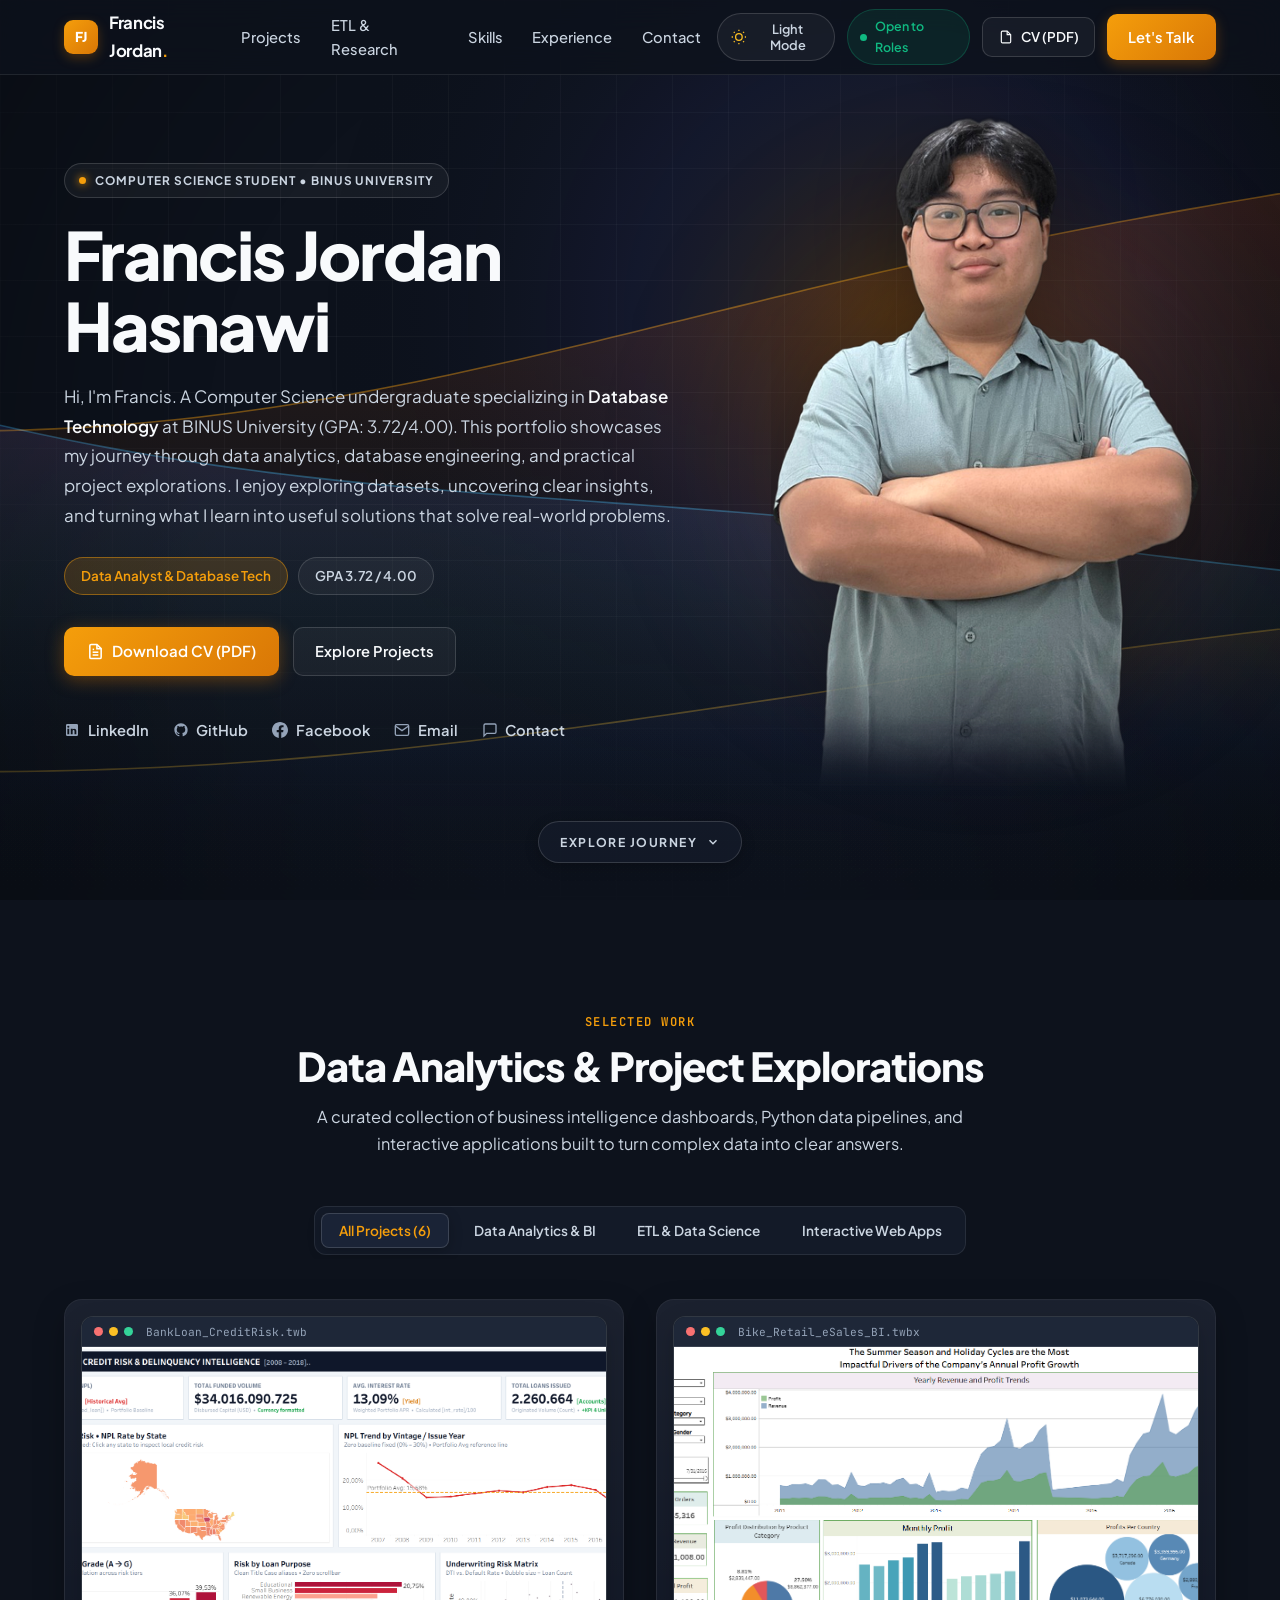
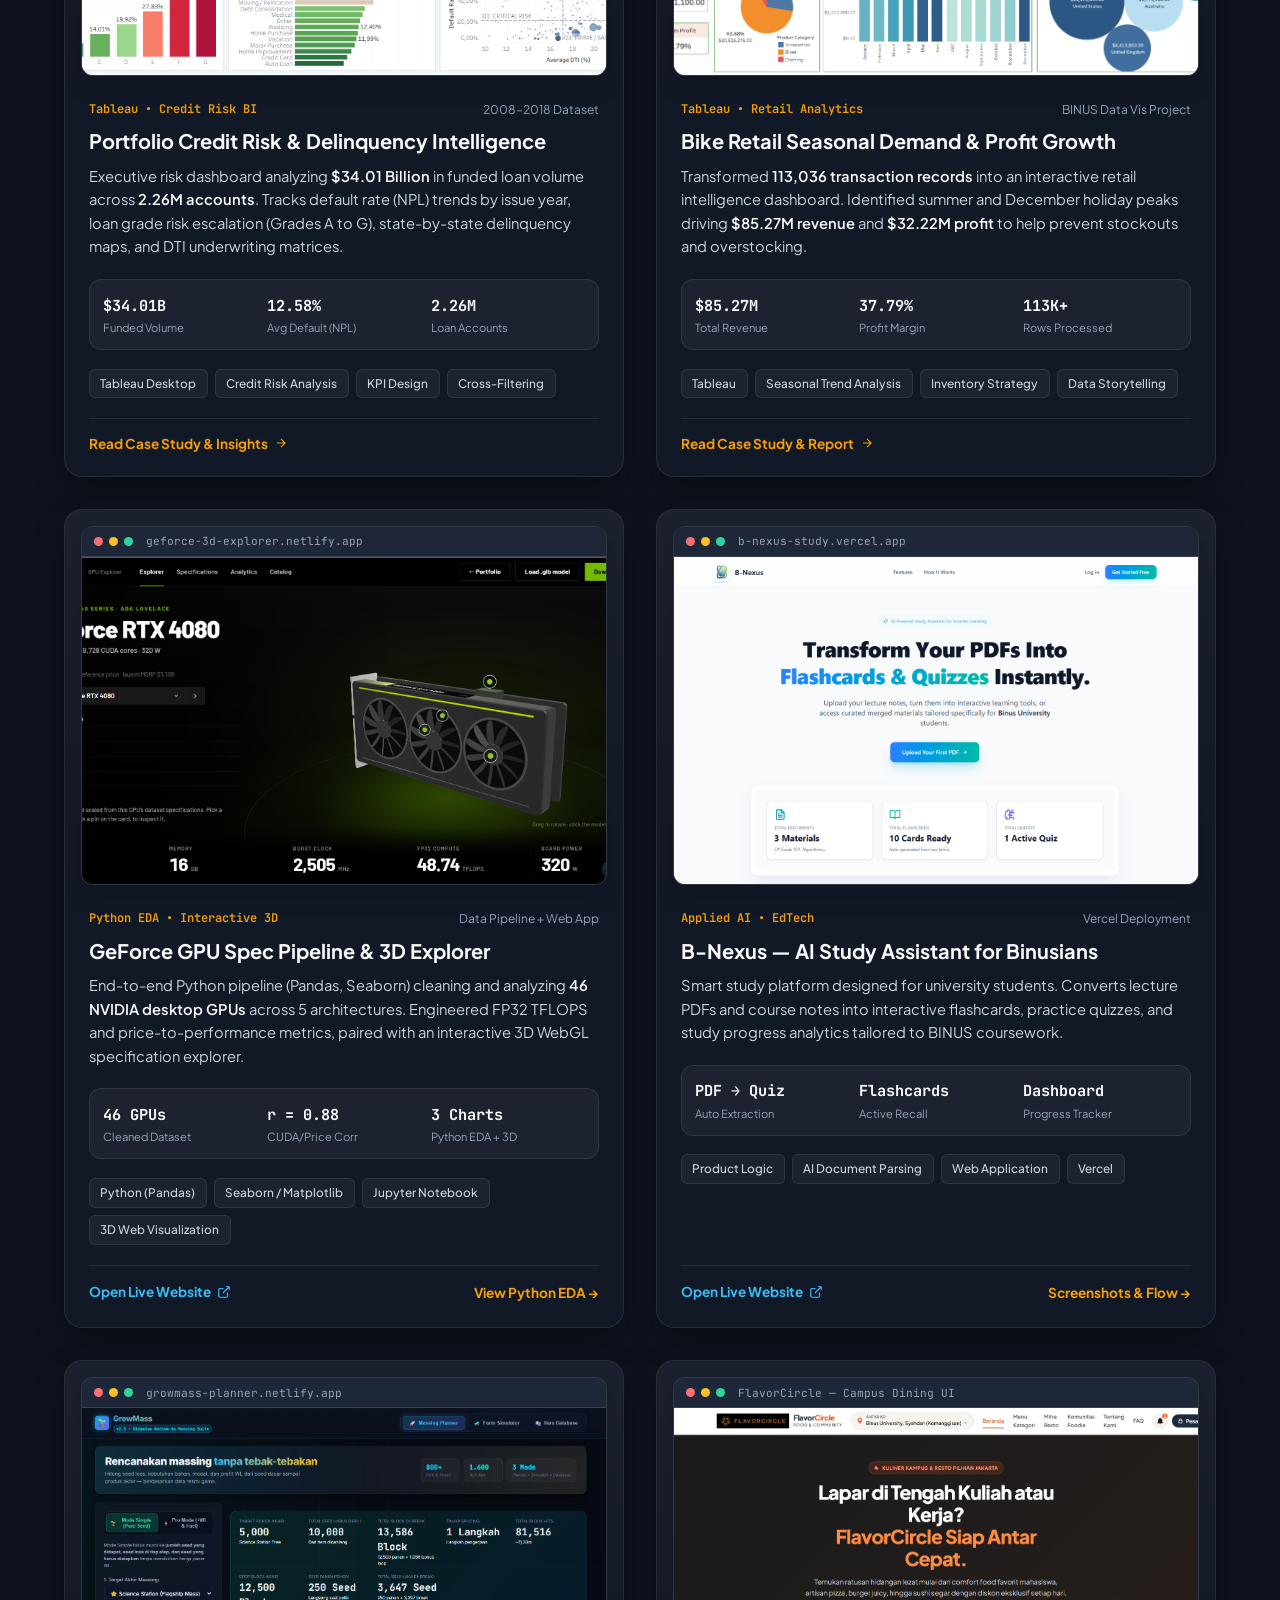
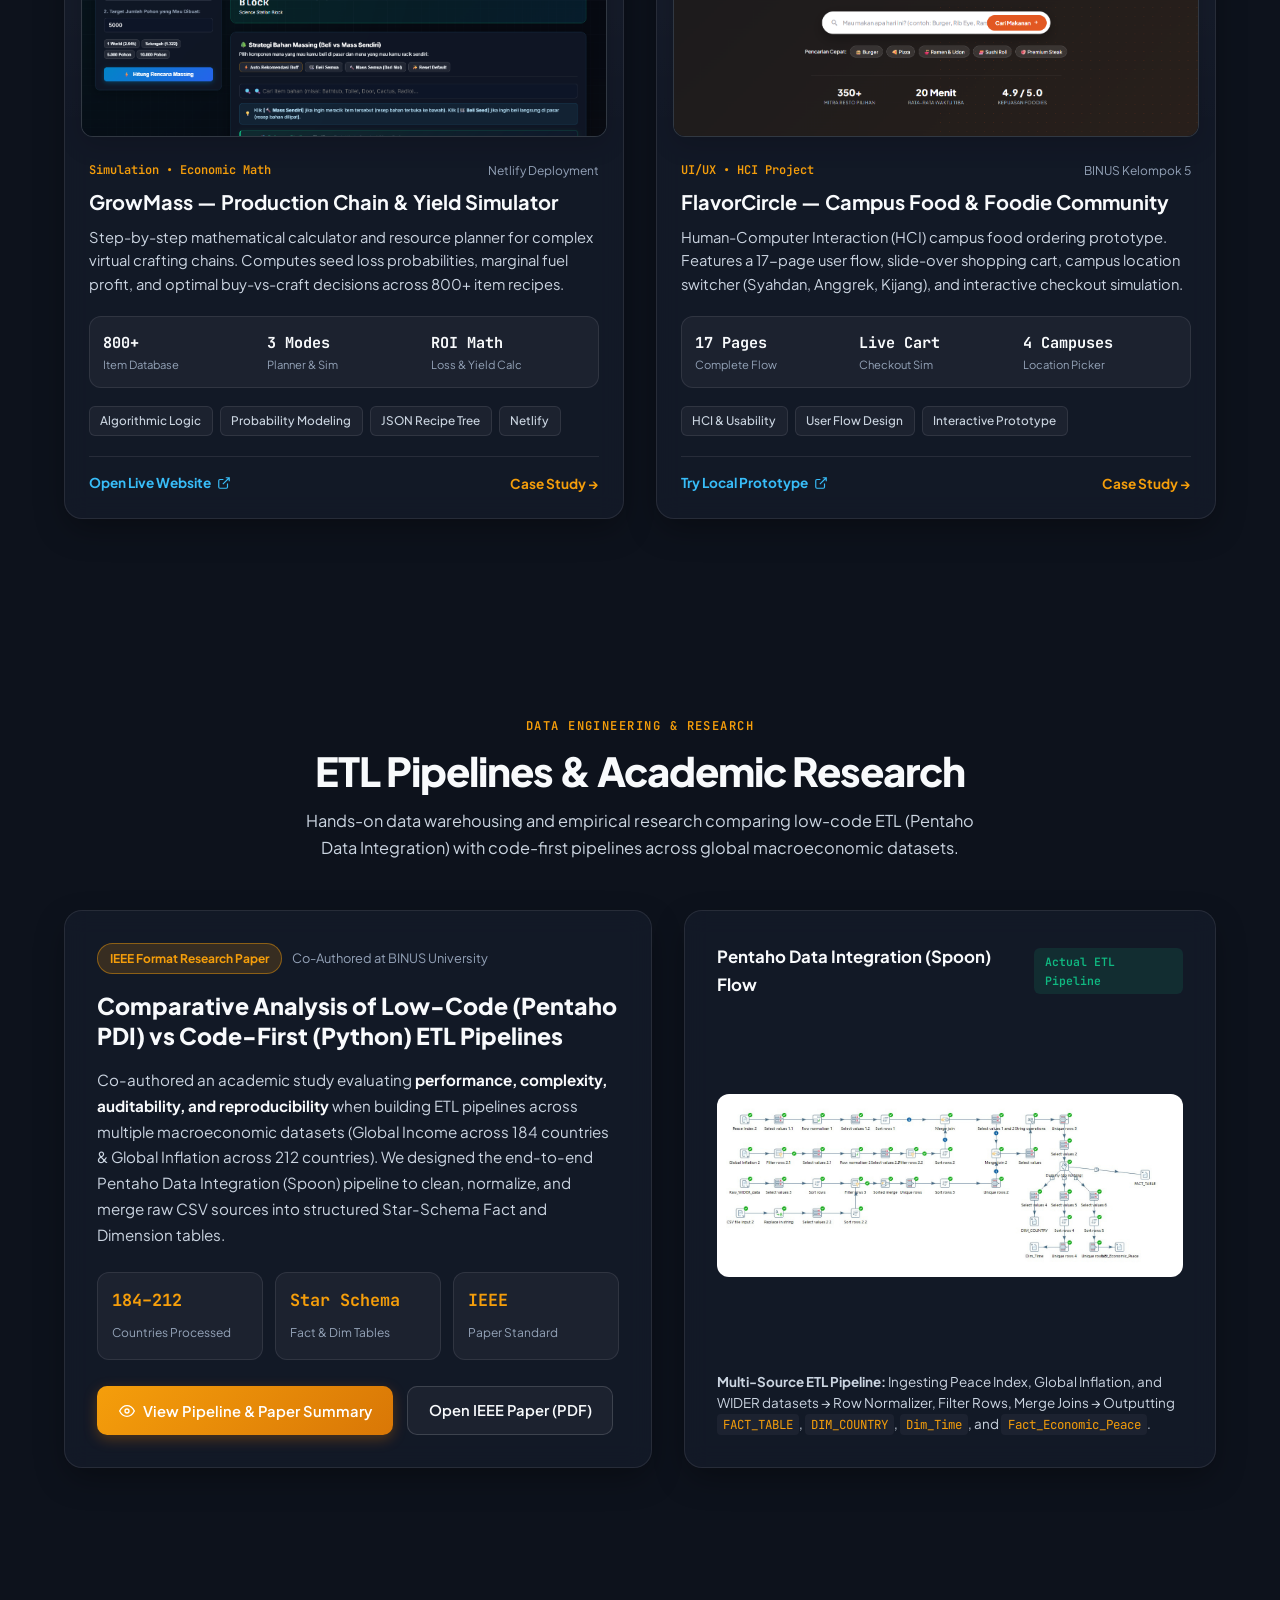
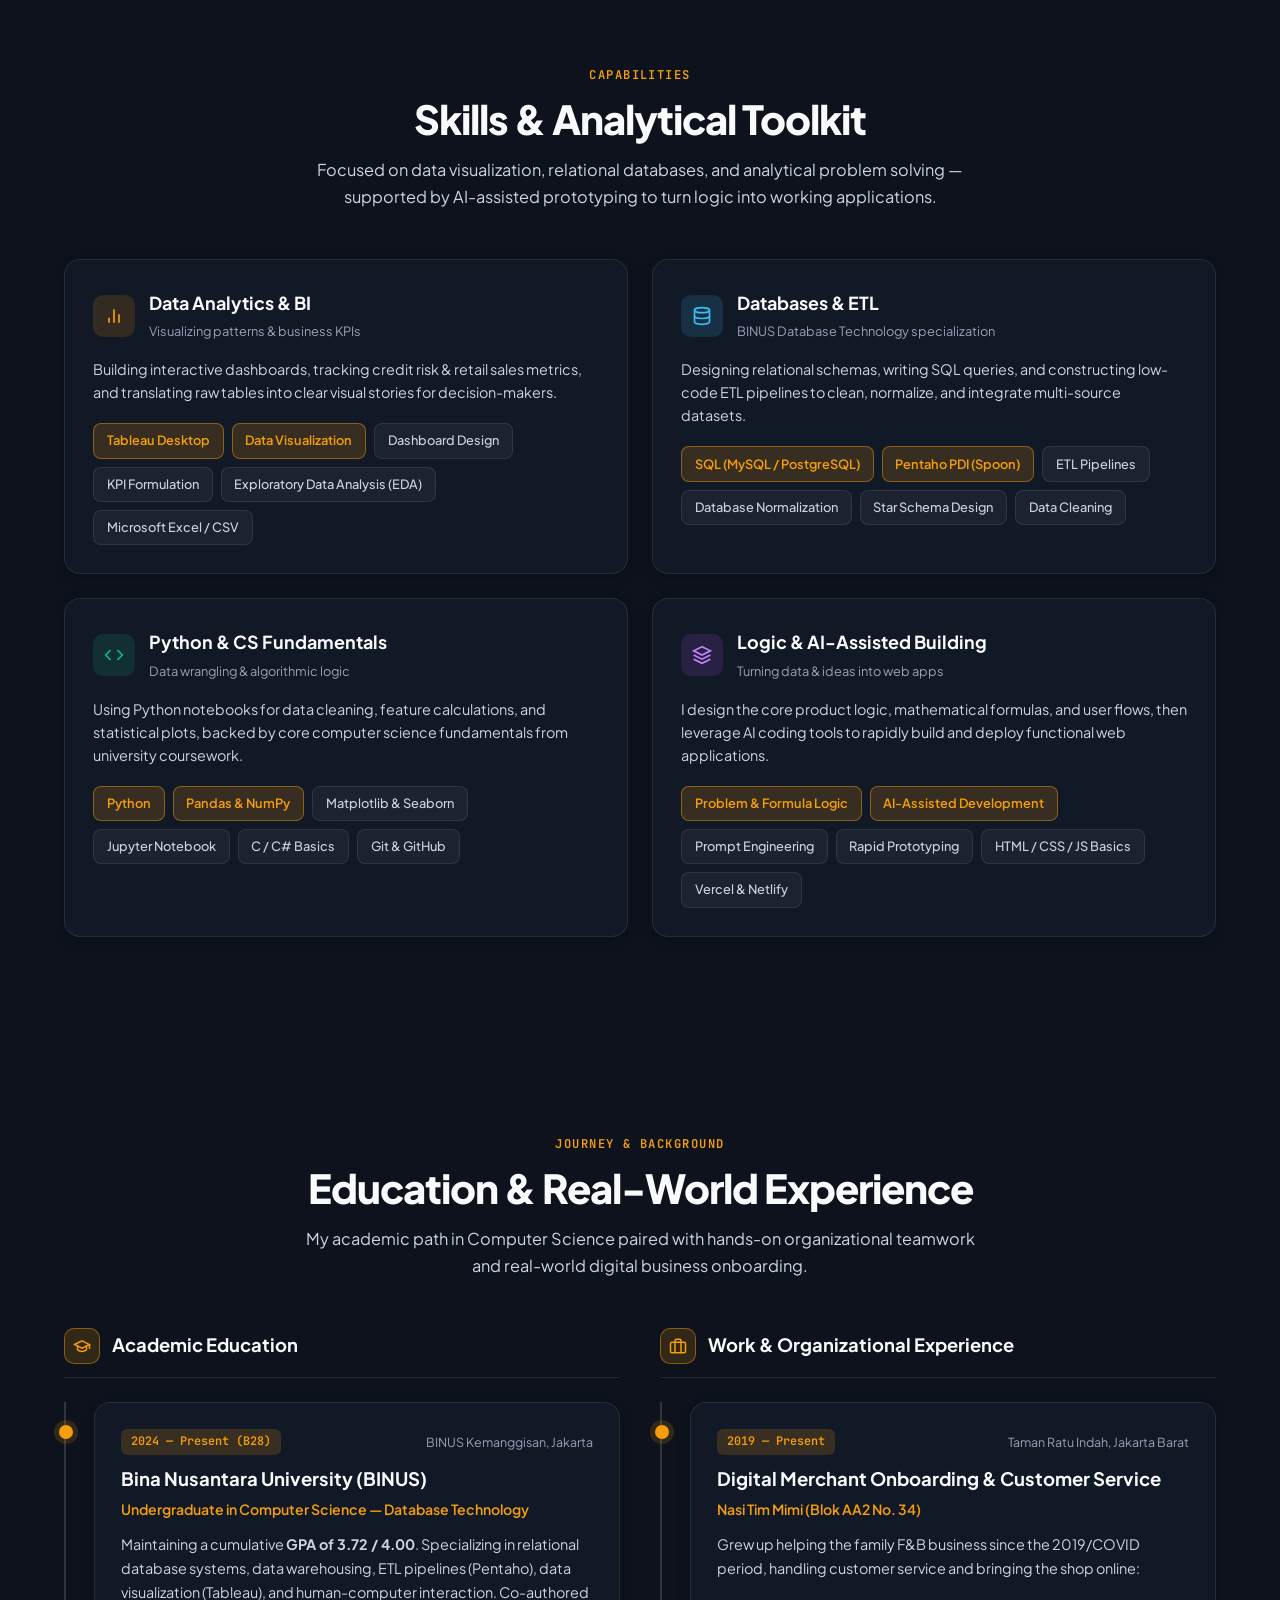
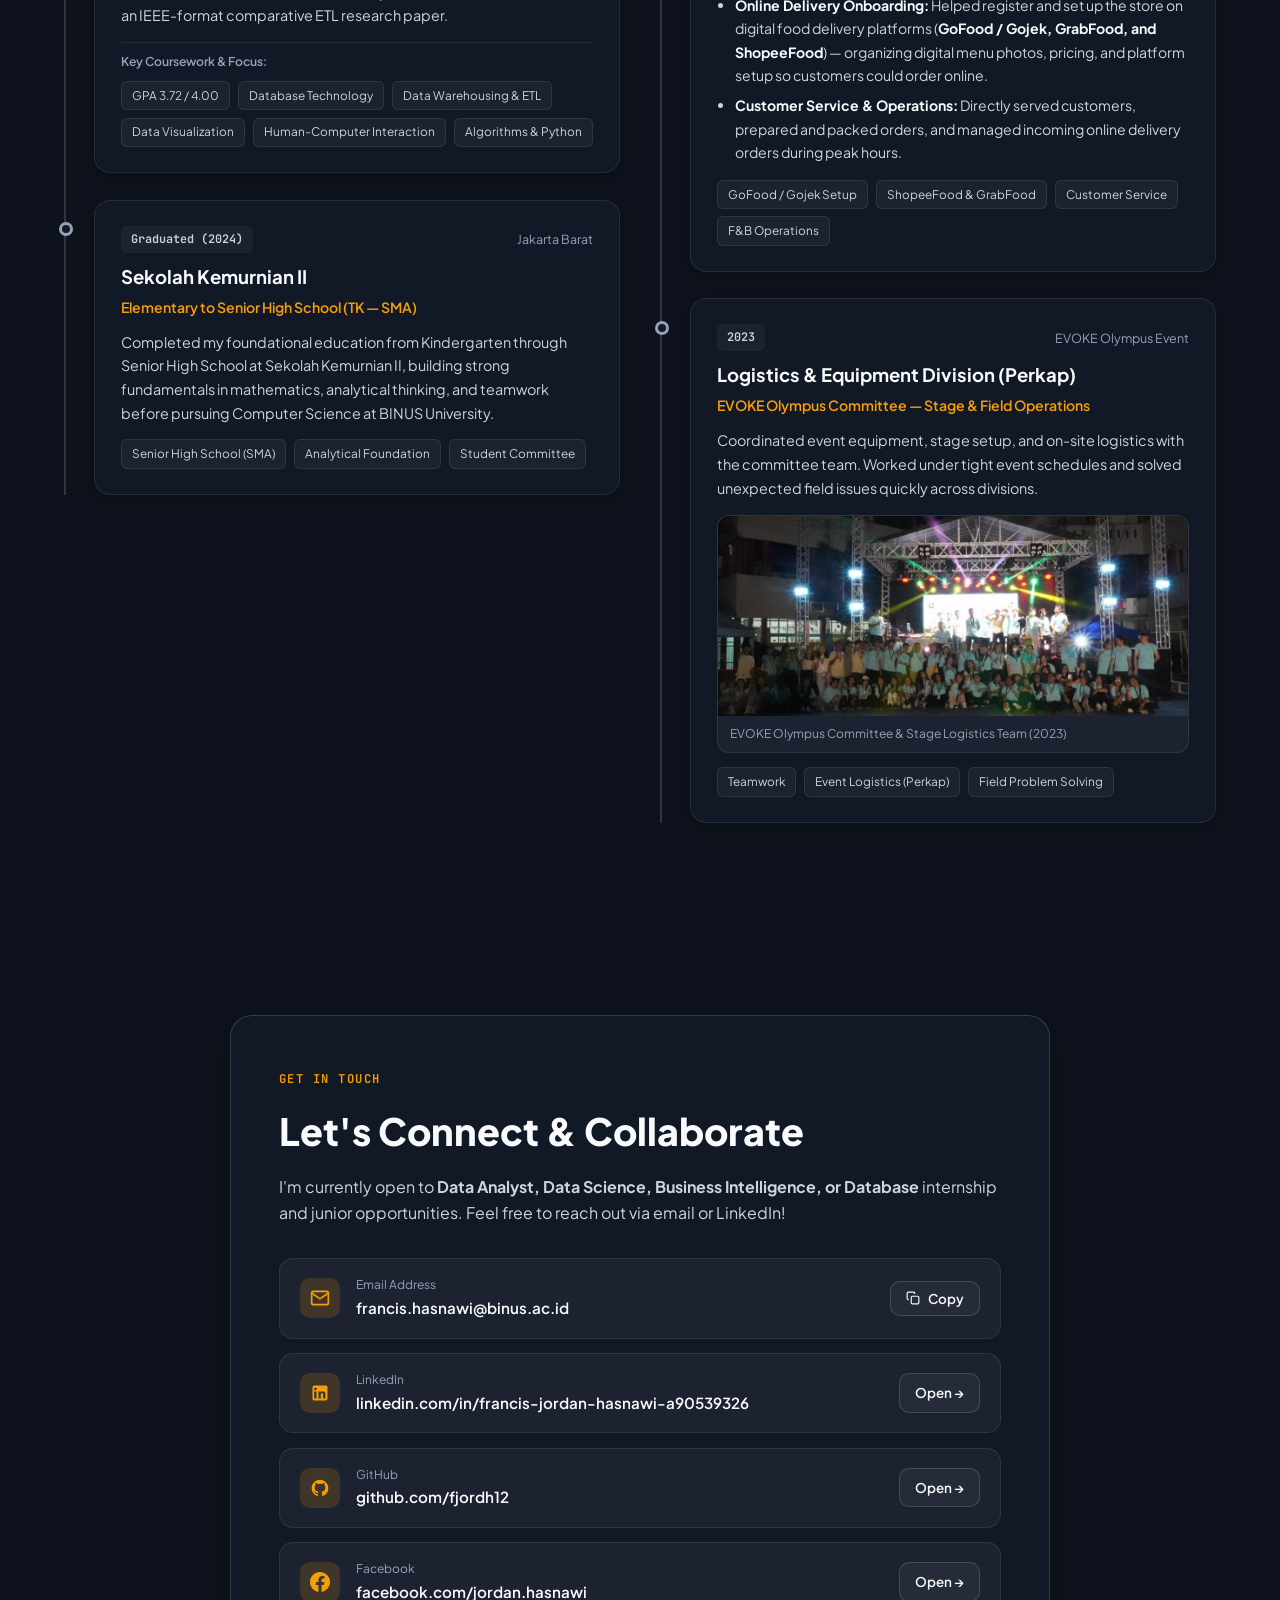
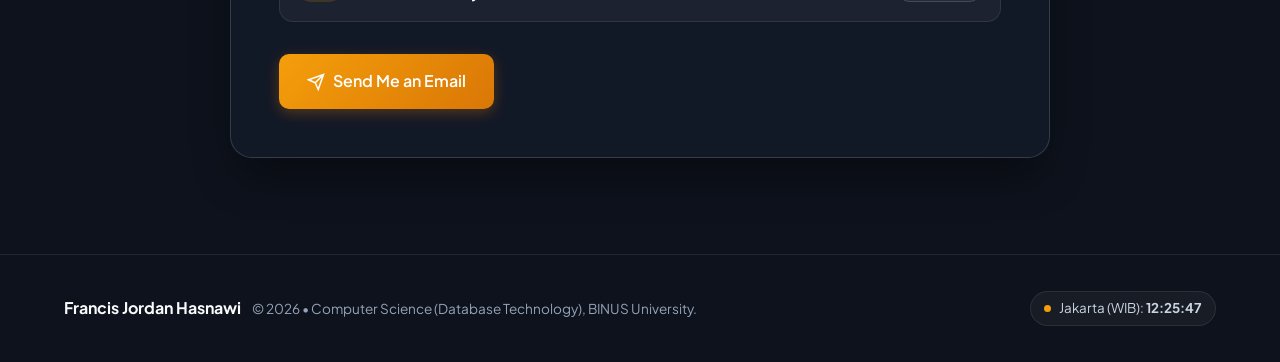
==== index.html @ 3d4f0c98 "Add files via upload" ====
<!DOCTYPE html>
<html lang="en" data-theme="dusk">
<head>
  <meta charset="UTF-8">
  <meta name="viewport" content="width=device-width, initial-scale=1.0">
  <title>Francis Jordan Hasnawi — Data Analyst &amp; Database Technologist</title>
  
  <meta name="description" content="Portfolio of Francis Jordan Hasnawi. Computer Science (Database Technology) undergraduate at BINUS University specializing in Data Analytics, Business Intelligence, ETL Pipelines, and Practical Digital Products.">
  <meta name="keywords" content="Francis Jordan Hasnawi, Data Analyst, Data Scientist, Database Technology, Tableau, Python, SQL, Pentaho, Binus University">
  <meta name="author" content="Francis Jordan Hasnawi">
  
  <!-- Favicon -->
  <link rel="icon" href="data:image/svg+xml,<svg xmlns=%22http://www.w3.org/2000/svg%22 viewBox=%220 0 100 100%22><rect width=%22100%22 height=%22100%22 rx=%2222%22 fill=%22%23d97706%22/><text x=%2250%22 y=%2268%22 font-family=%22sans-serif%22 font-weight=%22800%22 font-size=%2248%22 fill=%22%23ffffff%22 text-anchor=%22middle%22>FJ</text></svg>">

  <!-- Google Fonts: Plus Jakarta Sans & JetBrains Mono -->
  <link rel="preconnect" href="https://fonts.googleapis.com">
  <link rel="preconnect" href="https://fonts.gstatic.com" crossorigin>
  <link href="https://fonts.googleapis.com/css2?family=JetBrains+Mono:wght@400;500;600&family=Plus+Jakarta+Sans:wght@400;500;600;700;800&display=swap" rel="stylesheet">

  <!-- Stylesheet -->
  <link rel="stylesheet" href="assets/css/style.css">
</head>
<body>

  <!-- Interactive Animated Silk Waves & Constellation Backdrop -->
  <div class="ambient-canvas" aria-hidden="true">
    <canvas id="bgCanvas"></canvas>
    <div class="bg-grid-overlay"></div>
    <div class="bg-vignette"></div>
  </div>

  <!-- Navigation -->
  <header class="site-header" id="header">
    <div class="nav-container">
      <a href="#hero" class="brand-monogram" aria-label="Francis Jordan Home">
        <span class="brand-badge">FJ</span>
        <span class="brand-name">Francis Jordan<span class="accent-dot">.</span></span>
      </a>

      <nav class="desktop-nav" aria-label="Main Navigation">
        <a href="#projects" class="nav-link">Projects</a>
        <a href="#research" class="nav-link">ETL &amp; Research</a>
        <a href="#skills" class="nav-link">Skills</a>
        <a href="#experience" class="nav-link">Experience</a>
        <a href="#contact" class="nav-link">Contact</a>
      </nav>

      <div class="nav-actions">
        <!-- Theme Toggle Button (Warm Dusk <-> Editorial Light) -->
        <button class="theme-toggle-btn" id="themeToggleBtn" aria-label="Switch color theme" title="Switch between Warm Dusk and Light Mode">
          <svg class="icon-sun" width="16" height="16" viewBox="0 0 24 24" fill="none" stroke="currentColor" stroke-width="2"><circle cx="12" cy="12" r="5"/><line x1="12" y1="1" x2="12" y2="3"/><line x1="12" y1="21" x2="12" y2="23"/><line x1="4.22" y1="4.22" x2="5.64" y2="5.64"/><line x1="18.36" y1="18.36" x2="19.78" y2="19.78"/><line x1="1" y1="12" x2="3" y2="12"/><line x1="21" y1="12" x2="23" y2="12"/><line x1="4.22" y1="19.78" x2="5.64" y2="18.36"/><line x1="18.36" y1="5.64" x2="19.78" y2="4.22"/></svg>
          <svg class="icon-moon" width="16" height="16" viewBox="0 0 24 24" fill="none" stroke="currentColor" stroke-width="2"><path d="M21 12.79A9 9 0 1 1 11.21 3 7 7 0 0 0 21 12.79z"/></svg>
          <span class="theme-label" id="themeLabel">Light Mode</span>
        </button>

        <div class="status-indicator" title="Available for Data Analyst / Data Science Internships &amp; Junior Roles">
          <span class="status-dot pulse"></span>
          <span class="status-text">Open to Roles</span>
        </div>

        <a href="assets/Francis_Jordan_Hasnawi_CV.pdf" target="_blank" rel="noopener noreferrer" class="btn btn-sm btn-outline" title="Open or download ATS-friendly CV">
          <svg width="14" height="14" viewBox="0 0 24 24" fill="none" stroke="currentColor" stroke-width="2"><path d="M14 2H6a2 2 0 0 0-2 2v16a2 2 0 0 0 2 2h12a2 2 0 0 0 2-2V8z"/><polyline points="14 2 14 8 20 8"/></svg>
          <span>CV (PDF)</span>
        </a>
        <a href="#contact" class="btn btn-sm btn-primary">Let's Talk</a>
      </div>

      <!-- Mobile Menu Toggle -->
      <button class="mobile-toggle" id="mobileToggle" aria-label="Toggle navigation menu">
        <span></span>
        <span></span>
        <span></span>
      </button>
    </div>

    <!-- Mobile Drawer -->
    <div class="mobile-drawer" id="mobileDrawer">
      <nav class="mobile-nav">
        <a href="#projects" class="mobile-link">Projects</a>
        <a href="#research" class="mobile-link">ETL &amp; Research</a>
        <a href="#skills" class="mobile-link">Skills</a>
        <a href="#experience" class="mobile-link">Experience</a>
        <a href="#contact" class="mobile-link">Contact</a>
        <a href="assets/Francis_Jordan_Hasnawi_CV.pdf" target="_blank" rel="noopener noreferrer" class="mobile-link" style="color: var(--accent-primary); font-weight: 700;">Download CV (PDF) &rarr;</a>
        <button class="btn btn-secondary w-full" id="mobileThemeBtn" style="margin-top: 0.5rem;">Switch Theme (Light / Dusk)</button>
      </nav>
    </div>
  </header>

  <main>
    <!-- ======================================================================
         HERO SECTION (CLEAN, SPACIOUS, PERSONAL & CONFIDENT)
         ====================================================================== -->
    <section class="hero-section" id="hero">
      <div class="container hero-grid">
        
        <!-- Left: Personal Intro -->
        <div class="hero-content">
          <div class="hero-pill-badge">
            <span class="pill-dot"></span>
            <span>COMPUTER SCIENCE STUDENT &bull; BINUS UNIVERSITY</span>
          </div>

          <h1 class="hero-name">
            Francis Jordan<br>Hasnawi
          </h1>

          <p class="hero-bio">
            Hi, I'm Francis. A Computer Science undergraduate specializing in <strong>Database Technology</strong> at BINUS University (GPA: 3.72/4.00). This portfolio showcases my journey through data analytics, database engineering, and practical project explorations. I enjoy exploring datasets, uncovering clear insights, and turning what I learn into useful solutions that solve real-world problems.
          </p>

          <!-- Role Badges -->
          <div class="hero-roles-row">
            <span class="hero-role-badge primary-role">Data Analyst &amp; Database Tech</span>
            <span class="hero-role-badge secondary-role">GPA 3.72 / 4.00</span>
          </div>

          <!-- Hero Action Button Group (Download CV & View Work) -->
          <div class="hero-cta-group">
            <a href="assets/Francis_Jordan_Hasnawi_CV.pdf" target="_blank" rel="noopener noreferrer" class="btn btn-primary hero-btn-cv">
              <svg width="17" height="17" viewBox="0 0 24 24" fill="none" stroke="currentColor" stroke-width="2.2"><path d="M14 2H6a2 2 0 0 0-2 2v16a2 2 0 0 0 2 2h12a2 2 0 0 0 2-2V8z"/><polyline points="14 2 14 8 20 8"/><line x1="16" y1="13" x2="8" y2="13"/><line x1="16" y1="17" x2="8" y2="17"/><polyline points="10 9 9 9 8 9"/></svg>
              <span>Download CV (PDF)</span>
            </a>
            <a href="#projects" class="btn btn-secondary">
              <span>Explore Projects</span>
            </a>
          </div>

          <!-- Clean Social & Contact Links Row -->
          <div class="hero-social-links">
            <a href="https://www.linkedin.com/in/francis-jordan-hasnawi-a90539326/" target="_blank" rel="noopener noreferrer" class="hero-link-item">
              <svg width="16" height="16" viewBox="0 0 24 24" fill="currentColor"><path d="M19 3a2 2 0 0 1 2 2v14a2 2 0 0 1-2 2H5a2 2 0 0 1-2-2V5a2 2 0 0 1 2-2h14m-.5 15.5v-5.3a3.26 3.26 0 0 0-3.26-3.26c-.85 0-1.84.52-2.28 1.3v-1.11h-2.79v8.37h2.79v-4.93c0-.77.62-1.4 1.39-1.4a1.4 1.4 0 0 1 1.4 1.4v4.93h2.75M6.46 8.76a1.6 1.6 0 1 0 0-3.2 1.6 1.6 0 0 0 0 3.2m1.39 9.74v-8.37H5.07v8.37h2.78z"/></svg>
              <span>LinkedIn</span>
            </a>
            <a href="https://github.com/fjordh12" target="_blank" rel="noopener noreferrer" class="hero-link-item">
              <svg width="16" height="16" viewBox="0 0 24 24" fill="currentColor"><path d="M12 2C6.477 2 2 6.484 2 12.017c0 4.425 2.865 8.18 6.839 9.504.5.092.682-.217.682-.483 0-.237-.008-.868-.013-1.703-2.782.605-3.369-1.343-3.369-1.343-.454-1.158-1.11-1.466-1.11-1.466-.908-.62.069-.608.069-.608 1.003.07 1.53 1.032 1.53 1.032.892 1.53 2.341 1.088 2.91.832.092-.647.35-1.088.636-1.338-2.22-.253-4.555-1.113-4.555-4.951 0-1.093.39-1.988 1.029-2.688-.103-.253-.446-1.272.098-2.65 0 0 .84-.27 2.75 1.026A9.564 9.564 0 0112 6.844c.85.004 1.705.115 2.504.337 1.909-1.296 2.747-1.027 2.747-1.027.546 1.379.202 2.398.1 2.651.64.7 1.028 1.595 1.028 2.688 0 3.848-2.339 4.695-4.566 4.943.359.309.678.92.678 1.855 0 1.338-.012 2.419-.012 2.747 0 .268.18.58.688.482A10.019 10.019 0 0022 12.017C22 6.484 17.522 2 12 2z"/></svg>
              <span>GitHub</span>
            </a>
            <a href="https://www.facebook.com/jordan.hasnawi" target="_blank" rel="noopener noreferrer" class="hero-link-item">
              <svg width="16" height="16" viewBox="0 0 24 24" fill="currentColor"><path d="M24 12.073c0-6.627-5.373-12-12-12s-12 5.373-12 12c0 5.99 4.388 10.954 10.125 11.854v-8.385H7.078v-3.47h3.047V9.43c0-3.007 1.792-4.669 4.533-4.669 1.312 0 2.686.235 2.686.235v2.953H15.83c-1.491 0-1.956.925-1.956 1.874v2.25h3.328l-.532 3.47h-2.796v8.385C19.612 23.027 24 18.062 24 12.073z"/></svg>
              <span>Facebook</span>
            </a>
            <a href="mailto:francis.hasnawi@binus.ac.id" class="hero-link-item">
              <svg width="16" height="16" viewBox="0 0 24 24" fill="none" stroke="currentColor" stroke-width="2"><path d="M4 4h16c1.1 0 2 .9 2 2v12c0 1.1-.9 2-2 2H4c-1.1 0-2-.9-2-2V6c0-1.1.9-2 2-2z"/><polyline points="22,6 12,13 2,6"/></svg>
              <span>Email</span>
            </a>
            <a href="#contact" class="hero-link-item">
              <svg width="16" height="16" viewBox="0 0 24 24" fill="none" stroke="currentColor" stroke-width="2"><path d="M21 15a2 2 0 0 1-2 2H7l-4 4V5a2 2 0 0 1 2-2h14a2 2 0 0 1 2 2z"/></svg>
              <span>Contact</span>
            </a>
          </div>
        </div>

        <!-- Right: Transparent Cutout Half-Body Portrait -->
        <div class="hero-visual">
          <div class="hero-photo-stage">
            <div class="hero-portrait-halo"></div>
            <img 
              src="assets/images/hero-francis.png" 
              alt="Francis Jordan Hasnawi"
              class="hero-cutout-img"
            />
          </div>
        </div>

      </div>

      <!-- Centered Bottom Scroll Pill -->
      <div class="hero-scroll-Prompt">
        <a href="#projects" class="explore-journey-pill">
          <span>EXPLORE JOURNEY</span>
          <svg width="14" height="14" viewBox="0 0 24 24" fill="none" stroke="currentColor" stroke-width="2.5"><path d="M6 9l6 6 6-6"/></svg>
        </a>
      </div>
    </section>

    <!-- ======================================================================
         SECTION: SELECTED PROJECTS & CASE STUDIES
         ====================================================================== -->
    <section class="section-padding projects-section" id="projects">
      <div class="container">
        
        <div class="section-header">
          <div class="section-kicker">SELECTED WORK</div>
          <h2 class="section-title">Data Analytics &amp; Project Explorations</h2>
          <p class="section-desc">
            A curated collection of business intelligence dashboards, Python data pipelines, and interactive applications built to turn complex data into clear answers.
          </p>
        </div>

        <!-- Filter Pill Tabs -->
        <div class="filter-tabs-container">
          <div class="filter-tabs" role="tablist">
            <button class="filter-btn active" data-filter="all" role="tab" aria-selected="true">All Projects (6)</button>
            <button class="filter-btn" data-filter="analytics" role="tab">Data Analytics &amp; BI</button>
            <button class="filter-btn" data-filter="engineering" role="tab">ETL &amp; Data Science</button>
            <button class="filter-btn" data-filter="webapps" role="tab">Interactive Web Apps</button>
          </div>
        </div>

        <!-- Projects Grid -->
        <div class="projects-grid" id="projectsGrid">

          <!-- PROJECT 1: BANK LOAN PORTFOLIO CREDIT RISK (Tableau) -->
          <article class="project-card" data-category="analytics">
            <div class="card-visual">
              <div class="window-frame">
                <div class="window-bar">
                  <span class="win-dot red"></span>
                  <span class="win-dot yellow"></span>
                  <span class="win-dot green"></span>
                  <span class="win-title">BankLoan_CreditRisk.twb</span>
                </div>
                <div class="window-screen">
                  <img src="assets/images/project-bank-loan.png" alt="Portfolio Credit Risk and Delinquency Intelligence Dashboard" class="card-img" loading="lazy">
                </div>
              </div>
              <div class="card-overlay-actions">
                <button class="btn btn-sm btn-light open-modal-btn" data-project-id="bank-loan">
                  <svg width="14" height="14" viewBox="0 0 24 24" fill="none" stroke="currentColor" stroke-width="2"><path d="M1 12s4-8 11-8 11 8 11 8-4 8-11 8-11-8-11-8z"/><circle cx="12" cy="12" r="3"/></svg>
                  <span>View Case Study</span>
                </button>
              </div>
            </div>
            <div class="card-body">
              <div class="card-meta">
                <span class="card-category">Tableau &bull; Credit Risk BI</span>
                <span class="card-period">2008–2018 Dataset</span>
              </div>
              <h3 class="card-title">Portfolio Credit Risk &amp; Delinquency Intelligence</h3>
              <p class="card-summary">
                Executive risk dashboard analyzing <strong>$34.01 Billion</strong> in funded loan volume across <strong>2.26M accounts</strong>. Tracks default rate (NPL) trends by issue year, loan grade risk escalation (Grades A to G), state-by-state delinquency maps, and DTI underwriting matrices.
              </p>
              
              <div class="card-metrics-row">
                <div class="mini-kpi">
                  <span class="kpi-num">$34.01B</span>
                  <span class="kpi-text">Funded Volume</span>
                </div>
                <div class="mini-kpi">
                  <span class="kpi-num">12.58%</span>
                  <span class="kpi-text">Avg Default (NPL)</span>
                </div>
                <div class="mini-kpi">
                  <span class="kpi-num">2.26M</span>
                  <span class="kpi-text">Loan Accounts</span>
                </div>
              </div>

              <div class="tech-stack-strip">
                <span class="tech-chip">Tableau Desktop</span>
                <span class="tech-chip">Credit Risk Analysis</span>
                <span class="tech-chip">KPI Design</span>
                <span class="tech-chip">Cross-Filtering</span>
              </div>

              <div class="card-footer-action">
                <button class="btn-text-link open-modal-btn" data-project-id="bank-loan">
                  <span>Read Case Study &amp; Insights</span>
                  <svg width="14" height="14" viewBox="0 0 24 24" fill="none" stroke="currentColor" stroke-width="2"><path d="M5 12h14M12 5l7 7-7 7"/></svg>
                </button>
              </div>
            </div>
          </article>

          <!-- PROJECT 2: BIKE RETAIL E-SALES & SEASONAL REVENUE OPTIMIZATION (Tableau) -->
          <article class="project-card" data-category="analytics">
            <div class="card-visual">
              <div class="window-frame">
                <div class="window-bar">
                  <span class="win-dot red"></span>
                  <span class="win-dot yellow"></span>
                  <span class="win-dot green"></span>
                  <span class="win-title">Bike_Retail_eSales_BI.twbx</span>
                </div>
                <div class="window-screen">
                  <img src="assets/images/project-bike-sales.png" alt="Global Bike Retail e-Sales &amp; Seasonal Demand Optimization Dashboard" class="card-img" loading="lazy">
                </div>
              </div>
              <div class="card-overlay-actions">
                <button class="btn btn-sm btn-light open-modal-btn" data-project-id="bike-sales">
                  <svg width="14" height="14" viewBox="0 0 24 24" fill="none" stroke="currentColor" stroke-width="2"><path d="M1 12s4-8 11-8 11 8 11 8-4 8-11 8-11-8-11-8z"/><circle cx="12" cy="12" r="3"/></svg>
                  <span>View Case Study</span>
                </button>
              </div>
            </div>
            <div class="card-body">
              <div class="card-meta">
                <span class="card-category">Tableau &bull; Retail Analytics</span>
                <span class="card-period">BINUS Data Vis Project</span>
              </div>
              <h3 class="card-title">Bike Retail Seasonal Demand &amp; Profit Growth</h3>
              <p class="card-summary">
                Transformed <strong>113,036 transaction records</strong> into an interactive retail intelligence dashboard. Identified summer and December holiday peaks driving <strong>$85.27M revenue</strong> and <strong>$32.22M profit</strong> to help prevent stockouts and overstocking.
              </p>

              <div class="card-metrics-row">
                <div class="mini-kpi">
                  <span class="kpi-num">$85.27M</span>
                  <span class="kpi-text">Total Revenue</span>
                </div>
                <div class="mini-kpi">
                  <span class="kpi-num">37.79%</span>
                  <span class="kpi-text">Profit Margin</span>
                </div>
                <div class="mini-kpi">
                  <span class="kpi-num">113K+</span>
                  <span class="kpi-text">Rows Processed</span>
                </div>
              </div>

              <div class="tech-stack-strip">
                <span class="tech-chip">Tableau</span>
                <span class="tech-chip">Seasonal Trend Analysis</span>
                <span class="tech-chip">Inventory Strategy</span>
                <span class="tech-chip">Data Storytelling</span>
              </div>

              <div class="card-footer-action">
                <button class="btn-text-link open-modal-btn" data-project-id="bike-sales">
                  <span>Read Case Study &amp; Report</span>
                  <svg width="14" height="14" viewBox="0 0 24 24" fill="none" stroke="currentColor" stroke-width="2"><path d="M5 12h14M12 5l7 7-7 7"/></svg>
                </button>
              </div>
            </div>
          </article>

          <!-- PROJECT 3: GEFORCE 3D EXPLORER & GPU COMPUTE ANALYTICS (Python + 3D) -->
          <article class="project-card" data-category="engineering">
            <div class="card-visual">
              <div class="window-frame dark-frame">
                <div class="window-bar">
                  <span class="win-dot red"></span>
                  <span class="win-dot yellow"></span>
                  <span class="win-dot green"></span>
                  <span class="win-title">geforce-3d-explorer.netlify.app</span>
                </div>
                <div class="window-screen">
                  <img src="assets/images/project-geforce.png" alt="GeForce 3D GPU Explorer &amp; Data Analytics Platform" class="card-img" loading="lazy">
                </div>
              </div>
              <div class="card-overlay-actions">
                <a href="https://geforce-3d-explorer.netlify.app/" target="_blank" rel="noopener noreferrer" class="btn btn-sm btn-light">
                  <svg width="14" height="14" viewBox="0 0 24 24" fill="none" stroke="currentColor" stroke-width="2"><path d="M18 13v6a2 2 0 0 1-2 2H5a2 2 0 0 1-2-2V8a2 2 0 0 1 2-2h6M15 3h6v6M10 14L21 3"/></svg>
                  <span>Live Website</span>
                </a>
                <button class="btn btn-sm btn-secondary open-modal-btn" data-project-id="geforce">
                  <span>EDA &amp; Details</span>
                </button>
              </div>
            </div>
            <div class="card-body">
              <div class="card-meta">
                <span class="card-category">Python EDA &bull; Interactive 3D</span>
                <span class="card-period">Data Pipeline + Web App</span>
              </div>
              <h3 class="card-title">GeForce GPU Spec Pipeline &amp; 3D Explorer</h3>
              <p class="card-summary">
                End-to-end Python pipeline (Pandas, Seaborn) cleaning and analyzing <strong>46 NVIDIA desktop GPUs</strong> across 5 architectures. Engineered FP32 TFLOPS and price-to-performance metrics, paired with an interactive 3D WebGL specification explorer.
              </p>

              <div class="card-metrics-row">
                <div class="mini-kpi">
                  <span class="kpi-num">46 GPUs</span>
                  <span class="kpi-text">Cleaned Dataset</span>
                </div>
                <div class="mini-kpi">
                  <span class="kpi-num">r = 0.88</span>
                  <span class="kpi-text">CUDA/Price Corr</span>
                </div>
                <div class="mini-kpi">
                  <span class="kpi-num">3 Charts</span>
                  <span class="kpi-text">Python EDA + 3D</span>
                </div>
              </div>

              <div class="tech-stack-strip">
                <span class="tech-chip">Python (Pandas)</span>
                <span class="tech-chip">Seaborn / Matplotlib</span>
                <span class="tech-chip">Jupyter Notebook</span>
                <span class="tech-chip">3D Web Visualization</span>
              </div>

              <div class="card-footer-action">
                <a href="https://geforce-3d-explorer.netlify.app/" target="_blank" rel="noopener noreferrer" class="live-link">
                  <span>Open Live Website</span>
                  <svg width="14" height="14" viewBox="0 0 24 24" fill="none" stroke="currentColor" stroke-width="2"><path d="M18 13v6a2 2 0 0 1-2 2H5a2 2 0 0 1-2-2V8a2 2 0 0 1 2-2h6M15 3h6v6M10 14L21 3"/></svg>
                </a>
                <button class="btn-text-link open-modal-btn" data-project-id="geforce">View Python EDA &rarr;</button>
              </div>
            </div>
          </article>

          <!-- PROJECT 4: B-NEXUS AI STUDY PLATFORM -->
          <article class="project-card" data-category="webapps">
            <div class="card-visual">
              <div class="window-frame">
                <div class="window-bar">
                  <span class="win-dot red"></span>
                  <span class="win-dot yellow"></span>
                  <span class="win-dot green"></span>
                  <span class="win-title">b-nexus-study.vercel.app</span>
                </div>
                <div class="window-screen">
                  <img src="assets/images/project-bnexus.png" alt="B-Nexus AI Study Assistant" class="card-img" loading="lazy">
                </div>
              </div>
              <div class="card-overlay-actions">
                <a href="https://ai-learning-assistant-fe-nine.vercel.app/" target="_blank" rel="noopener noreferrer" class="btn btn-sm btn-light">
                  <svg width="14" height="14" viewBox="0 0 24 24" fill="none" stroke="currentColor" stroke-width="2"><path d="M18 13v6a2 2 0 0 1-2 2H5a2 2 0 0 1-2-2V8a2 2 0 0 1 2-2h6M15 3h6v6M10 14L21 3"/></svg>
                  <span>Live Website</span>
                </a>
                <button class="btn btn-sm btn-secondary open-modal-btn" data-project-id="bnexus">
                  <span>Details</span>
                </button>
              </div>
            </div>
            <div class="card-body">
              <div class="card-meta">
                <span class="card-category">Applied AI &bull; EdTech</span>
                <span class="card-period">Vercel Deployment</span>
              </div>
              <h3 class="card-title">B-Nexus — AI Study Assistant for Binusians</h3>
              <p class="card-summary">
                Smart study platform designed for university students. Converts lecture PDFs and course notes into interactive flashcards, practice quizzes, and study progress analytics tailored to BINUS coursework.
              </p>

              <div class="card-metrics-row">
                <div class="mini-kpi">
                  <span class="kpi-num">PDF &rarr; Quiz</span>
                  <span class="kpi-text">Auto Extraction</span>
                </div>
                <div class="mini-kpi">
                  <span class="kpi-num">Flashcards</span>
                  <span class="kpi-text">Active Recall</span>
                </div>
                <div class="mini-kpi">
                  <span class="kpi-num">Dashboard</span>
                  <span class="kpi-text">Progress Tracker</span>
                </div>
              </div>

              <div class="tech-stack-strip">
                <span class="tech-chip">Product Logic</span>
                <span class="tech-chip">AI Document Parsing</span>
                <span class="tech-chip">Web Application</span>
                <span class="tech-chip">Vercel</span>
              </div>

              <div class="card-footer-action">
                <a href="https://ai-learning-assistant-fe-nine.vercel.app/" target="_blank" rel="noopener noreferrer" class="live-link">
                  <span>Open Live Website</span>
                  <svg width="14" height="14" viewBox="0 0 24 24" fill="none" stroke="currentColor" stroke-width="2"><path d="M18 13v6a2 2 0 0 1-2 2H5a2 2 0 0 1-2-2V8a2 2 0 0 1 2-2h6M15 3h6v6M10 14L21 3"/></svg>
                </a>
                <button class="btn-text-link open-modal-btn" data-project-id="bnexus">Screenshots &amp; Flow &rarr;</button>
              </div>
            </div>
          </article>

          <!-- PROJECT 5: GROWMASS SUITE -->
          <article class="project-card" data-category="webapps">
            <div class="card-visual">
              <div class="window-frame dark-frame">
                <div class="window-bar">
                  <span class="win-dot red"></span>
                  <span class="win-dot yellow"></span>
                  <span class="win-dot green"></span>
                  <span class="win-title">growmass-planner.netlify.app</span>
                </div>
                <div class="window-screen">
                  <img src="assets/images/project-growtopia.png" alt="GrowMass Massing &amp; Farm Yield Simulator" class="card-img" loading="lazy">
                </div>
              </div>
              <div class="card-overlay-actions">
                <a href="https://growmass-planner.netlify.app/" target="_blank" rel="noopener noreferrer" class="btn btn-sm btn-light">
                  <svg width="14" height="14" viewBox="0 0 24 24" fill="none" stroke="currentColor" stroke-width="2"><path d="M18 13v6a2 2 0 0 1-2 2H5a2 2 0 0 1-2-2V8a2 2 0 0 1 2-2h6M15 3h6v6M10 14L21 3"/></svg>
                  <span>Live Website</span>
                </a>
                <button class="btn btn-sm btn-secondary open-modal-btn" data-project-id="growtopia">
                  <span>Details</span>
                </button>
              </div>
            </div>
            <div class="card-body">
              <div class="card-meta">
                <span class="card-category">Simulation &bull; Economic Math</span>
                <span class="card-period">Netlify Deployment</span>
              </div>
              <h3 class="card-title">GrowMass — Production Chain &amp; Yield Simulator</h3>
              <p class="card-summary">
                Step-by-step mathematical calculator and resource planner for complex virtual crafting chains. Computes seed loss probabilities, marginal fuel profit, and optimal buy-vs-craft decisions across 800+ item recipes.
              </p>

              <div class="card-metrics-row">
                <div class="mini-kpi">
                  <span class="kpi-num">800+</span>
                  <span class="kpi-text">Item Database</span>
                </div>
                <div class="mini-kpi">
                  <span class="kpi-num">3 Modes</span>
                  <span class="kpi-text">Planner &amp; Sim</span>
                </div>
                <div class="mini-kpi">
                  <span class="kpi-num">ROI Math</span>
                  <span class="kpi-text">Loss &amp; Yield Calc</span>
                </div>
              </div>

              <div class="tech-stack-strip">
                <span class="tech-chip">Algorithmic Logic</span>
                <span class="tech-chip">Probability Modeling</span>
                <span class="tech-chip">JSON Recipe Tree</span>
                <span class="tech-chip">Netlify</span>
              </div>

              <div class="card-footer-action">
                <a href="https://growmass-planner.netlify.app/" target="_blank" rel="noopener noreferrer" class="live-link">
                  <span>Open Live Website</span>
                  <svg width="14" height="14" viewBox="0 0 24 24" fill="none" stroke="currentColor" stroke-width="2"><path d="M18 13v6a2 2 0 0 1-2 2H5a2 2 0 0 1-2-2V8a2 2 0 0 1 2-2h6M15 3h6v6M10 14L21 3"/></svg>
                </a>
                <button class="btn-text-link open-modal-btn" data-project-id="growtopia">Case Study &rarr;</button>
              </div>
            </div>
          </article>

          <!-- PROJECT 6: FLAVORCIRCLE PLATFORM -->
          <article class="project-card" data-category="webapps">
            <div class="card-visual">
              <div class="window-frame dark-frame">
                <div class="window-bar">
                  <span class="win-dot red"></span>
                  <span class="win-dot yellow"></span>
                  <span class="win-dot green"></span>
                  <span class="win-title">FlavorCircle — Campus Dining UI</span>
                </div>
                <div class="window-screen">
                  <img src="assets/images/project-flavorcircle.png" alt="FlavorCircle Campus Food Platform" class="card-img" loading="lazy">
                </div>
              </div>
              <div class="card-overlay-actions">
                <a href="FlavorCircle/index.html" target="_blank" rel="noopener noreferrer" class="btn btn-sm btn-light">
                  <svg width="14" height="14" viewBox="0 0 24 24" fill="none" stroke="currentColor" stroke-width="2"><path d="M18 13v6a2 2 0 0 1-2 2H5a2 2 0 0 1-2-2V8a2 2 0 0 1 2-2h6M15 3h6v6M10 14L21 3"/></svg>
                  <span>Open Prototype</span>
                </a>
                <button class="btn btn-sm btn-secondary open-modal-btn" data-project-id="flavorcircle">
                  <span>Details</span>
                </button>
              </div>
            </div>
            <div class="card-body">
              <div class="card-meta">
                <span class="card-category">UI/UX &bull; HCI Project</span>
                <span class="card-period">BINUS Kelompok 5</span>
              </div>
              <h3 class="card-title">FlavorCircle — Campus Food &amp; Foodie Community</h3>
              <p class="card-summary">
                Human-Computer Interaction (HCI) campus food ordering prototype. Features a 17-page user flow, slide-over shopping cart, campus location switcher (Syahdan, Anggrek, Kijang), and interactive checkout simulation.
              </p>

              <div class="card-metrics-row">
                <div class="mini-kpi">
                  <span class="kpi-num">17 Pages</span>
                  <span class="kpi-text">Complete Flow</span>
                </div>
                <div class="mini-kpi">
                  <span class="kpi-num">Live Cart</span>
                  <span class="kpi-text">Checkout Sim</span>
                </div>
                <div class="mini-kpi">
                  <span class="kpi-num">4 Campuses</span>
                  <span class="kpi-text">Location Picker</span>
                </div>
              </div>

              <div class="tech-stack-strip">
                <span class="tech-chip">HCI &amp; Usability</span>
                <span class="tech-chip">User Flow Design</span>
                <span class="tech-chip">Interactive Prototype</span>
              </div>

              <div class="card-footer-action">
                <a href="FlavorCircle/index.html" target="_blank" rel="noopener noreferrer" class="live-link">
                  <span>Try Local Prototype</span>
                  <svg width="14" height="14" viewBox="0 0 24 24" fill="none" stroke="currentColor" stroke-width="2"><path d="M18 13v6a2 2 0 0 1-2 2H5a2 2 0 0 1-2-2V8a2 2 0 0 1 2-2h6M15 3h6v6M10 14L21 3"/></svg>
                </a>
                <button class="btn-text-link open-modal-btn" data-project-id="flavorcircle">Case Study &rarr;</button>
              </div>
            </div>
          </article>

        </div>
      </div>
    </section>

    <!-- ======================================================================
         SECTION: ETL & ACADEMIC RESEARCH SPOTLIGHT (PENTAHO)
         ====================================================================== -->
    <section class="section-padding research-section" id="research">
      <div class="container">
        
        <div class="section-header">
          <div class="section-kicker">DATA ENGINEERING &amp; RESEARCH</div>
          <h2 class="section-title">ETL Pipelines &amp; Academic Research</h2>
          <p class="section-desc">
            Hands-on data warehousing and empirical research comparing low-code ETL (Pentaho Data Integration) with code-first pipelines across global macroeconomic datasets.
          </p>
        </div>

        <div class="research-grid">
          
          <!-- Left: Research Overview Card -->
          <div class="research-card">
            <div class="research-badge">
              <span class="paper-tag">IEEE Format Research Paper</span>
              <span class="paper-authors">Co-Authored at BINUS University</span>
            </div>

            <h3 class="research-title">
              Comparative Analysis of Low-Code (Pentaho PDI) vs Code-First (Python) ETL Pipelines
            </h3>

            <p class="research-abstract">
              Co-authored an academic study evaluating <strong>performance, complexity, auditability, and reproducibility</strong> when building ETL pipelines across multiple macroeconomic datasets (Global Income across 184 countries &amp; Global Inflation across 212 countries). We designed the end-to-end Pentaho Data Integration (Spoon) pipeline to clean, normalize, and merge raw CSV sources into structured Star-Schema Fact and Dimension tables.
            </p>

            <div class="research-kpis">
              <div class="kpi-box">
                <span class="kpi-box-num">184–212</span>
                <span class="kpi-box-label">Countries Processed</span>
              </div>
              <div class="kpi-box">
                <span class="kpi-box-num">Star Schema</span>
                <span class="kpi-box-label">Fact &amp; Dim Tables</span>
              </div>
              <div class="kpi-box">
                <span class="kpi-box-num">IEEE</span>
                <span class="kpi-box-label">Paper Standard</span>
              </div>
            </div>

            <div class="research-actions">
              <button class="btn btn-primary open-modal-btn" data-project-id="pentaho-research">
                <svg width="16" height="16" viewBox="0 0 24 24" fill="none" stroke="currentColor" stroke-width="2"><path d="M1 12s4-8 11-8 11 8 11 8-4 8-11 8-11-8-11-8z"/><circle cx="12" cy="12" r="3"/></svg>
                <span>View Pipeline &amp; Paper Summary</span>
              </button>
              <a href="assets/IEEE_Pentaho_Research_Paper.pdf" target="_blank" rel="noopener noreferrer" class="btn btn-secondary">
                <span>Open IEEE Paper (PDF)</span>
              </a>
            </div>
          </div>

          <!-- Right: Actual Pentaho Pipeline Diagram -->
          <div class="etl-architecture-card">
            <div class="arch-header">
              <h4 class="arch-title">Pentaho Data Integration (Spoon) Flow</h4>
              <span class="arch-badge">Actual ETL Pipeline</span>
            </div>
            <div class="pipeline-img-wrap open-modal-btn" data-project-id="pentaho-research" role="button" tabindex="0" title="Click to enlarge Pentaho ETL pipeline">
              <img src="assets/images/project-pentaho.png" alt="Pentaho Data Integration Pipeline Flow" class="pipeline-img" loading="lazy">
            </div>
            <div class="pipeline-caption">
              <strong>Multi-Source ETL Pipeline:</strong> Ingesting Peace Index, Global Inflation, and WIDER datasets &rarr; Row Normalizer, Filter Rows, Merge Joins &rarr; Outputting <code>FACT_TABLE</code>, <code>DIM_COUNTRY</code>, <code>Dim_Time</code>, and <code>Fact_Economic_Peace</code>.
            </div>
          </div>

        </div>

      </div>
    </section>

    <!-- ======================================================================
         SECTION: SKILLS & TOOLING (CLEAN, HONEST & SCANNABLE)
         ====================================================================== -->
    <section class="section-padding skills-section" id="skills">
      <div class="container">
        
        <div class="section-header">
          <div class="section-kicker">CAPABILITIES</div>
          <h2 class="section-title">Skills &amp; Analytical Toolkit</h2>
          <p class="section-desc">
            Focused on data visualization, relational databases, and analytical problem solving — supported by AI-assisted prototyping to turn logic into working applications.
          </p>
        </div>

        <div class="skills-grid">
          
          <!-- Category 1: Data Analytics & BI -->
          <div class="skill-category-card">
            <div class="skill-cat-header">
              <div class="cat-icon-wrap analytics">
                <svg width="20" height="20" viewBox="0 0 24 24" fill="none" stroke="currentColor" stroke-width="2"><path d="M18 20V10M12 20V4M6 20v-6"/></svg>
              </div>
              <div>
                <h3 class="cat-title">Data Analytics &amp; BI</h3>
                <span class="cat-subtitle">Visualizing patterns &amp; business KPIs</span>
              </div>
            </div>
            <p class="skill-cat-desc">
              Building interactive dashboards, tracking credit risk &amp; retail sales metrics, and translating raw tables into clear visual stories for decision-makers.
            </p>
            <div class="skill-pills-wrap">
              <span class="skill-pill highlight">Tableau Desktop</span>
              <span class="skill-pill highlight">Data Visualization</span>
              <span class="skill-pill">Dashboard Design</span>
              <span class="skill-pill">KPI Formulation</span>
              <span class="skill-pill">Exploratory Data Analysis (EDA)</span>
              <span class="skill-pill">Microsoft Excel / CSV</span>
            </div>
          </div>

          <!-- Category 2: Databases & ETL Engineering -->
          <div class="skill-category-card">
            <div class="skill-cat-header">
              <div class="cat-icon-wrap database">
                <svg width="20" height="20" viewBox="0 0 24 24" fill="none" stroke="currentColor" stroke-width="2"><ellipse cx="12" cy="5" rx="9" ry="3"/><path d="M21 12c0 1.66-4 3-9 3s-9-1.34-9-3"/><path d="M3 5v14c0 1.66 4 3 9 3s9-1.34 9-3V5"/></svg>
              </div>
              <div>
                <h3 class="cat-title">Databases &amp; ETL</h3>
                <span class="cat-subtitle">BINUS Database Technology specialization</span>
              </div>
            </div>
            <p class="skill-cat-desc">
              Designing relational schemas, writing SQL queries, and constructing low-code ETL pipelines to clean, normalize, and integrate multi-source datasets.
            </p>
            <div class="skill-pills-wrap">
              <span class="skill-pill highlight">SQL (MySQL / PostgreSQL)</span>
              <span class="skill-pill highlight">Pentaho PDI (Spoon)</span>
              <span class="skill-pill">ETL Pipelines</span>
              <span class="skill-pill">Database Normalization</span>
              <span class="skill-pill">Star Schema Design</span>
              <span class="skill-pill">Data Cleaning</span>
            </div>
          </div>

          <!-- Category 3: Python & CS Foundations -->
          <div class="skill-category-card">
            <div class="skill-cat-header">
              <div class="cat-icon-wrap code">
                <svg width="20" height="20" viewBox="0 0 24 24" fill="none" stroke="currentColor" stroke-width="2"><polyline points="16 18 22 12 16 6"/><polyline points="8 6 2 12 8 18"/></svg>
              </div>
              <div>
                <h3 class="cat-title">Python &amp; CS Fundamentals</h3>
                <span class="cat-subtitle">Data wrangling &amp; algorithmic logic</span>
              </div>
            </div>
            <p class="skill-cat-desc">
              Using Python notebooks for data cleaning, feature calculations, and statistical plots, backed by core computer science fundamentals from university coursework.
            </p>
            <div class="skill-pills-wrap">
              <span class="skill-pill highlight">Python</span>
              <span class="skill-pill highlight">Pandas &amp; NumPy</span>
              <span class="skill-pill">Matplotlib &amp; Seaborn</span>
              <span class="skill-pill">Jupyter Notebook</span>
              <span class="skill-pill">C / C# Basics</span>
              <span class="skill-pill">Git &amp; GitHub</span>
            </div>
          </div>

          <!-- Category 4: System Logic & AI-Assisted Prototyping -->
          <div class="skill-category-card">
            <div class="skill-cat-header">
              <div class="cat-icon-wrap frontend">
                <svg width="20" height="20" viewBox="0 0 24 24" fill="none" stroke="currentColor" stroke-width="2"><path d="M12 2L2 7l10 5 10-5-10-5z"/><path d="M2 17l10 5 10-5"/><path d="M2 12l10 5 10-5"/></svg>
              </div>
              <div>
                <h3 class="cat-title">Logic &amp; AI-Assisted Building</h3>
                <span class="cat-subtitle">Turning data &amp; ideas into web apps</span>
              </div>
            </div>
            <p class="skill-cat-desc">
              I design the core product logic, mathematical formulas, and user flows, then leverage AI coding tools to rapidly build and deploy functional web applications.
            </p>
            <div class="skill-pills-wrap">
              <span class="skill-pill highlight">Problem &amp; Formula Logic</span>
              <span class="skill-pill highlight">AI-Assisted Development</span>
              <span class="skill-pill">Prompt Engineering</span>
              <span class="skill-pill">Rapid Prototyping</span>
              <span class="skill-pill">HTML / CSS / JS Basics</span>
              <span class="skill-pill">Vercel &amp; Netlify</span>
            </div>
          </div>

        </div>

      </div>
    </section>

    <!-- ======================================================================
         SECTION: EDUCATION & EXPERIENCE TIMELINE
         ====================================================================== -->
    <section class="section-padding experience-section" id="experience">
      <div class="container">
        
        <div class="section-header">
          <div class="section-kicker">JOURNEY &amp; BACKGROUND</div>
          <h2 class="section-title">Education &amp; Real-World Experience</h2>
          <p class="section-desc">
            My academic path in Computer Science paired with hands-on organizational teamwork and real-world digital business onboarding.
          </p>
        </div>

        <div class="experience-columns">
          
          <!-- LEFT COLUMN: ACADEMIC EDUCATION -->
          <div class="exp-column">
            <div class="exp-col-header">
              <span class="exp-col-icon">
                <svg width="18" height="18" viewBox="0 0 24 24" fill="none" stroke="currentColor" stroke-width="2"><path d="M22 10v6M2 10l10-5 10 5-10 5z"/><path d="M6 12v5c3 3 9 3 12 0v-5"/></svg>
              </span>
              <h3 class="exp-col-title">Academic Education</h3>
            </div>

            <div class="timeline">
              <!-- ITEM 1: BINUS UNIVERSITY -->
              <div class="timeline-item">
                <div class="timeline-marker">
                  <div class="marker-dot current"></div>
                </div>
                <div class="timeline-card">
                  <div class="timeline-meta">
                    <span class="timeline-badge primary">2024 — Present (B28)</span>
                    <span class="timeline-loc">BINUS Kemanggisan, Jakarta</span>
                  </div>
                  <h4 class="timeline-title">Bina Nusantara University (BINUS)</h4>
                  <div class="timeline-subtitle">Undergraduate in Computer Science — Database Technology</div>
                  <p class="timeline-desc">
                    Maintaining a cumulative <strong>GPA of 3.72 / 4.00</strong>. Specializing in relational database systems, data warehousing, ETL pipelines (Pentaho), data visualization (Tableau), and human-computer interaction. Co-authored an IEEE-format comparative ETL research paper.
                  </p>
                  <div class="coursework-box">
                    <span class="coursework-label">Key Coursework &amp; Focus:</span>
                    <div class="timeline-tags">
                      <span>GPA 3.72 / 4.00</span>
                      <span>Database Technology</span>
                      <span>Data Warehousing &amp; ETL</span>
                      <span>Data Visualization</span>
                      <span>Human-Computer Interaction</span>
                      <span>Algorithms &amp; Python</span>
                    </div>
                  </div>
                </div>
              </div>

              <!-- ITEM 2: HIGH SCHOOL -->
              <div class="timeline-item">
                <div class="timeline-marker">
                  <div class="marker-dot"></div>
                </div>
                <div class="timeline-card">
                  <div class="timeline-meta">
                    <span class="timeline-badge">Graduated (2024)</span>
                    <span class="timeline-loc">Jakarta Barat</span>
                  </div>
                  <h4 class="timeline-title">Sekolah Kemurnian II</h4>
                  <div class="timeline-subtitle">Elementary to Senior High School (TK — SMA)</div>
                  <p class="timeline-desc">
                    Completed my foundational education from Kindergarten through Senior High School at Sekolah Kemurnian II, building strong fundamentals in mathematics, analytical thinking, and teamwork before pursuing Computer Science at BINUS University.
                  </p>
                  <div class="timeline-tags">
                    <span>Senior High School (SMA)</span>
                    <span>Analytical Foundation</span>
                    <span>Student Committee</span>
                  </div>
                </div>
              </div>
            </div>
          </div>

          <!-- RIGHT COLUMN: REAL-WORLD & ORGANIZATIONAL EXPERIENCE -->
          <div class="exp-column">
            <div class="exp-col-header">
              <span class="exp-col-icon">
                <svg width="18" height="18" viewBox="0 0 24 24" fill="none" stroke="currentColor" stroke-width="2"><rect x="2" y="7" width="20" height="14" rx="2" ry="2"/><path d="M16 21V5a2 2 0 0 0-2-2h-4a2 2 0 0 0-2 2v16"/></svg>
              </span>
              <h3 class="exp-col-title">Work &amp; Organizational Experience</h3>
            </div>

            <div class="timeline">
              <!-- ITEM 3: NASI TIM MIMI -->
              <div class="timeline-item">
                <div class="timeline-marker">
                  <div class="marker-dot current"></div>
                </div>
                <div class="timeline-card">
                  <div class="timeline-meta">
                    <span class="timeline-badge primary">2019 — Present</span>
                    <span class="timeline-loc">Taman Ratu Indah, Jakarta Barat</span>
                  </div>
                  <h4 class="timeline-title">Digital Merchant Onboarding &amp; Customer Service</h4>
                  <div class="timeline-subtitle">Nasi Tim Mimi (Blok AA2 No. 34)</div>
                  <p class="timeline-desc">
                    Grew up helping the family F&amp;B business since the 2019/COVID period, handling customer service and bringing the shop online:
                  </p>
                  <ul class="modal-bullet-list">
                    <li><strong>Online Delivery Onboarding:</strong> Helped register and set up the store on digital food delivery platforms (<strong>GoFood / Gojek, GrabFood, and ShopeeFood</strong>) — organizing digital menu photos, pricing, and platform setup so customers could order online.</li>
                    <li><strong>Customer Service &amp; Operations:</strong> Directly served customers, prepared and packed orders, and managed incoming online delivery orders during peak hours.</li>
                  </ul>
                  <div class="timeline-tags">
                    <span>GoFood / Gojek Setup</span>
                    <span>ShopeeFood &amp; GrabFood</span>
                    <span>Customer Service</span>
                    <span>F&amp;B Operations</span>
                  </div>
                </div>
              </div>

              <!-- ITEM 4: EVOKE OLYMPUS -->
              <div class="timeline-item">
                <div class="timeline-marker">
                  <div class="marker-dot"></div>
                </div>
                <div class="timeline-card">
                  <div class="timeline-meta">
                    <span class="timeline-badge">2023</span>
                    <span class="timeline-loc">EVOKE Olympus Event</span>
                  </div>
                  <h4 class="timeline-title">Logistics &amp; Equipment Division (Perkap)</h4>
                  <div class="timeline-subtitle">EVOKE Olympus Committee — Stage &amp; Field Operations</div>
                  <p class="timeline-desc">
                    Coordinated event equipment, stage setup, and on-site logistics with the committee team. Worked under tight event schedules and solved unexpected field issues quickly across divisions.
                  </p>
                  
                  <!-- Event Photo Snippet -->
                  <div class="exp-photo-preview">
                    <img src="assets/images/exp-perkap.jpeg" alt="EVOKE Olympus Perkap Team" class="exp-img" loading="lazy">
                    <span class="exp-caption">EVOKE Olympus Committee &amp; Stage Logistics Team (2023)</span>
                  </div>

                  <div class="timeline-tags">
                    <span>Teamwork</span>
                    <span>Event Logistics (Perkap)</span>
                    <span>Field Problem Solving</span>
                  </div>
                </div>
              </div>
            </div>
          </div>

        </div>

      </div>
    </section>

    <!-- ======================================================================
         SECTION: CONTACT & CONNECT
         ====================================================================== -->
    <section class="section-padding contact-section" id="contact">
      <div class="container">
        
        <div class="contact-card">
          <div class="contact-card-content">
            <div class="section-kicker">GET IN TOUCH</div>
            <h2 class="contact-heading">Let's Connect &amp; Collaborate</h2>
            <p class="contact-desc">
              I'm currently open to <strong>Data Analyst, Data Science, Business Intelligence, or Database</strong> internship and junior opportunities. Feel free to reach out via email or LinkedIn!
            </p>

            <div class="contact-channels">
              
              <!-- Direct Email Box -->
              <div class="contact-channel-item">
                <div class="channel-icon">
                  <svg width="20" height="20" viewBox="0 0 24 24" fill="none" stroke="currentColor" stroke-width="2"><path d="M4 4h16c1.1 0 2 .9 2 2v12c0 1.1-.9 2-2 2H4c-1.1 0-2-.9-2-2V6c0-1.1.9-2 2-2z"/><polyline points="22,6 12,13 2,6"/></svg>
                </div>
                <div class="channel-info">
                  <span class="channel-label">Email Address</span>
                  <a href="mailto:francis.hasnawi@binus.ac.id" class="channel-value" id="emailText">francis.hasnawi@binus.ac.id</a>
                </div>
                <button class="btn btn-sm btn-outline copy-btn" id="copyEmailBtn" title="Copy email address">
                  <svg width="14" height="14" viewBox="0 0 24 24" fill="none" stroke="currentColor" stroke-width="2"><rect x="9" y="9" width="13" height="13" rx="2" ry="2"/><path d="M5 15H4a2 2 0 0 1-2-2V4a2 2 0 0 1 2-2h9a2 2 0 0 1 2 2v1"/></svg>
                  <span class="copy-text">Copy</span>
                </button>
              </div>

              <!-- LinkedIn Profile Box -->
              <div class="contact-channel-item">
                <div class="channel-icon">
                  <svg width="20" height="20" viewBox="0 0 24 24" fill="currentColor"><path d="M19 3a2 2 0 0 1 2 2v14a2 2 0 0 1-2 2H5a2 2 0 0 1-2-2V5a2 2 0 0 1 2-2h14m-.5 15.5v-5.3a3.26 3.26 0 0 0-3.26-3.26c-.85 0-1.84.52-2.28 1.3v-1.11h-2.79v8.37h2.79v-4.93c0-.77.62-1.4 1.39-1.4a1.4 1.4 0 0 1 1.4 1.4v4.93h2.75M6.46 8.76a1.6 1.6 0 1 0 0-3.2 1.6 1.6 0 0 0 0 3.2m1.39 9.74v-8.37H5.07v8.37h2.78z"/></svg>
                </div>
                <div class="channel-info">
                  <span class="channel-label">LinkedIn</span>
                  <a href="https://www.linkedin.com/in/francis-jordan-hasnawi-a90539326/" target="_blank" rel="noopener noreferrer" class="channel-value">linkedin.com/in/francis-jordan-hasnawi-a90539326</a>
                </div>
                <a href="https://www.linkedin.com/in/francis-jordan-hasnawi-a90539326/" target="_blank" rel="noopener noreferrer" class="btn btn-sm btn-outline">Open &rarr;</a>
              </div>

              <!-- GitHub Profile Box -->
              <div class="contact-channel-item">
                <div class="channel-icon">
                  <svg width="20" height="20" viewBox="0 0 24 24" fill="currentColor"><path d="M12 2C6.477 2 2 6.484 2 12.017c0 4.425 2.865 8.18 6.839 9.504.5.092.682-.217.682-.483 0-.237-.008-.868-.013-1.703-2.782.605-3.369-1.343-3.369-1.343-.454-1.158-1.11-1.466-1.11-1.466-.908-.62.069-.608.069-.608 1.003.07 1.53 1.032 1.53 1.032.892 1.53 2.341 1.088 2.91.832.092-.647.35-1.088.636-1.338-2.22-.253-4.555-1.113-4.555-4.951 0-1.093.39-1.988 1.029-2.688-.103-.253-.446-1.272.098-2.65 0 0 .84-.27 2.75 1.026A9.564 9.564 0 0112 6.844c.85.004 1.705.115 2.504.337 1.909-1.296 2.747-1.027 2.747-1.027.546 1.379.202 2.398.1 2.651.64.7 1.028 1.595 1.028 2.688 0 3.848-2.339 4.695-4.566 4.943.359.309.678.92.678 1.855 0 1.338-.012 2.419-.012 2.747 0 .268.18.58.688.482A10.019 10.019 0 0022 12.017C22 6.484 17.522 2 12 2z"/></svg>
                </div>
                <div class="channel-info">
                  <span class="channel-label">GitHub</span>
                  <a href="https://github.com/fjordh12" target="_blank" rel="noopener noreferrer" class="channel-value">github.com/fjordh12</a>
                </div>
                <a href="https://github.com/fjordh12" target="_blank" rel="noopener noreferrer" class="btn btn-sm btn-outline">Open &rarr;</a>
              </div>

              <!-- Facebook Profile Box -->
              <div class="contact-channel-item">
                <div class="channel-icon">
                  <svg width="20" height="20" viewBox="0 0 24 24" fill="currentColor"><path d="M24 12.073c0-6.627-5.373-12-12-12s-12 5.373-12 12c0 5.99 4.388 10.954 10.125 11.854v-8.385H7.078v-3.47h3.047V9.43c0-3.007 1.792-4.669 4.533-4.669 1.312 0 2.686.235 2.686.235v2.953H15.83c-1.491 0-1.956.925-1.956 1.874v2.25h3.328l-.532 3.47h-2.796v8.385C19.612 23.027 24 18.062 24 12.073z"/></svg>
                </div>
                <div class="channel-info">
                  <span class="channel-label">Facebook</span>
                  <a href="https://www.facebook.com/jordan.hasnawi" target="_blank" rel="noopener noreferrer" class="channel-value">facebook.com/jordan.hasnawi</a>
                </div>
                <a href="https://www.facebook.com/jordan.hasnawi" target="_blank" rel="noopener noreferrer" class="btn btn-sm btn-outline">Open &rarr;</a>
              </div>

            </div>

            <div class="contact-btn-group">
              <a href="mailto:francis.hasnawi@binus.ac.id?subject=Portfolio%20Inquiry%20-%20Francis%20Jordan" class="btn btn-primary btn-lg">
                <svg width="18" height="18" viewBox="0 0 24 24" fill="none" stroke="currentColor" stroke-width="2"><path d="M22 2L11 13M22 2l-7 20-4-9-9-4 20-7z"/></svg>
                <span>Send Me an Email</span>
              </a>
            </div>

          </div>
        </div>

      </div>
    </section>
  </main>

  <!-- SITE FOOTER -->
  <footer class="site-footer">
    <div class="container footer-content">
      <div class="footer-left">
        <span class="footer-brand">Francis Jordan Hasnawi</span>
        <span class="footer-copy">&copy; 2026 &bull; Computer Science (Database Technology), BINUS University.</span>
      </div>
      
      <div class="footer-right">
        <div class="time-widget">
          <span class="time-dot"></span>
          <span>Jakarta (WIB): <strong id="liveJakartaTime">--:--:--</strong></span>
        </div>
      </div>
    </div>
  </footer>

  <!-- INTERACTIVE CASE STUDY MODAL -->
  <div class="modal-overlay" id="projectModal" aria-hidden="true" role="dialog" aria-modal="true">
    <div class="modal-container">
      <button class="modal-close-btn" id="modalCloseBtn" aria-label="Close modal">&times;</button>
      <div class="modal-scrollable-content" id="modalBody">
        <!-- Injected dynamically via assets/js/main.js -->
      </div>
    </div>
  </div>

  <!-- Toast Feedback Notification -->
  <div class="toast-notification" id="toast">Email copied to clipboard!</div>

  <!-- JavaScript -->
  <script src="assets/js/main.js"></script>
</body>
</html>
---- assets/css/style.css ----
/* ==========================================================================
   FRANCIS JORDAN HASNAWI — PORTFOLIO STYLESHEET
   Aesthetic: Warm Luminous Studio (Dusk Mode) & Editorial Alabaster (Light Mode)
   Inspired by modern creative agencies (Linear, Framer, Vercel Studio)
   ========================================================================== */

:root,
[data-theme="dusk"] {
  /* Deep Crisp Studio Midnight & Indigo-Slate (No muddy brown!) */
  --bg-primary: #0d121c;
  --bg-secondary: #131a28;
  --bg-elevated: #1a2336;
  --bg-card: rgba(21, 29, 44, 0.72);
  --bg-card-hover: rgba(28, 38, 58, 0.88);
  --bg-glass: rgba(13, 18, 28, 0.80);
  --bg-subtle: rgba(255, 255, 255, 0.045);

  /* Typography Colors */
  --text-primary: #f8fafc;
  --text-secondary: #cbd5e1;
  --text-muted: #94a3b8;
  --text-on-accent: #ffffff;

  /* Warm Amber, Gold & Sky Accents */
  --accent-primary: #f59e0b;
  --accent-primary-hover: #d97706;
  --accent-secondary: #38bdf8;
  --accent-bronze: #d97706;
  --accent-emerald: #10b981;
  --accent-Glow: rgba(245, 158, 11, 0.16);
  --accent-sky-Glow: rgba(56, 189, 248, 0.15);

  /* Borders & Dividers */
  --border-subtle: rgba(255, 255, 255, 0.085);
  --border-medium: rgba(255, 255, 255, 0.15);
  --border-highlight: rgba(245, 158, 11, 0.45);

  /* Architectural Grid Line Color */
  --grid-line: rgba(255, 255, 255, 0.032);

  /* Shadows */
  --shadow-sm: 0 4px 14px rgba(0, 0, 0, 0.22);
  --shadow-md: 0 12px 32px -4px rgba(0, 0, 0, 0.34);
  --shadow-lg: 0 24px 48px -12px rgba(0, 0, 0, 0.48);
  --shadow-glow: 0 8px 30px rgba(245, 158, 11, 0.2);

  /* Window Frame Chrome */
  --win-bg: #151c28;
  --win-bar: #1e2738;
  --win-border: rgba(255, 255, 255, 0.12);
  --win-title: #94a3b8;
}

/* ==========================================================================
   LIGHT MODE THEME (Warm Editorial Alabaster / Studio Daylight)
   ========================================================================== */
[data-theme="light"] {
  --bg-primary: #f7f6f2;
  --bg-secondary: #efede7;
  --bg-elevated: #ffffff;
  --bg-card: rgba(255, 255, 255, 0.88);
  --bg-card-hover: #ffffff;
  --bg-glass: rgba(247, 246, 242, 0.85);
  --bg-subtle: rgba(15, 23, 42, 0.04);

  --text-primary: #18181b;
  --text-secondary: #3f4756;
  --text-muted: #64748b;
  --text-on-accent: #ffffff;

  --accent-primary: #d97706;
  --accent-primary-hover: #b45309;
  --accent-secondary: #0284c7;
  --accent-bronze: #b45309;
  --accent-emerald: #059669;
  --accent-Glow: rgba(217, 119, 6, 0.12);
  --accent-sky-Glow: rgba(2, 132, 199, 0.1);

  --border-subtle: rgba(15, 23, 42, 0.08);
  --border-medium: rgba(15, 23, 42, 0.14);
  --border-highlight: rgba(217, 119, 6, 0.45);

  --grid-line: rgba(15, 23, 42, 0.035);

  --shadow-sm: 0 2px 10px rgba(15, 23, 42, 0.05);
  --shadow-md: 0 12px 30px -6px rgba(15, 23, 42, 0.08);
  --shadow-lg: 0 24px 48px -12px rgba(15, 23, 42, 0.14);
  --shadow-glow: 0 8px 25px rgba(217, 119, 6, 0.18);

  --win-bg: #f1f5f9;
  --win-bar: #e2e8f0;
  --win-border: rgba(15, 23, 42, 0.1);
  --win-title: #475569;
}

/* ==========================================================================
   GLOBAL RESET & TYPOGRAPHY
   ========================================================================== */
*,
*::before,
*::after {
  box-sizing: border-box;
  margin: 0;
  padding: 0;
}

html {
  scroll-behavior: smooth;
  scroll-padding-top: 84px;
  font-size: 16px;
}

body {
  font-family: 'Plus Jakarta Sans', -apple-system, BlinkMacSystemFont, 'Segoe UI', Roboto, sans-serif;
  background-color: var(--bg-primary);
  color: var(--text-primary);
  line-height: 1.65;
  overflow-x: hidden;
  -webkit-font-smoothing: antialiased;
  -moz-osx-font-smoothing: grayscale;
  transition: background-color 0.35s ease, color 0.35s ease;
  position: relative;
}

code, pre, .mono {
  font-family: 'JetBrains Mono', monospace;
}

img {
  max-width: 100%;
  height: auto;
  display: block;
}

a {
  color: inherit;
  text-decoration: none;
  transition: color 0.2s ease, opacity 0.2s ease;
}

button {
  font-family: inherit;
  cursor: pointer;
  border: none;
  background: none;
}

.container {
  width: 100%;
  max-width: 1200px;
  margin: 0 auto;
  padding: 0 1.5rem;
}

.section-padding {
  padding: 6rem 0;
  position: relative;
  z-index: 2;
}

/* ==========================================================================
   INTERACTIVE ANIMATED SILK WAVES & CONSTELLATION BACKDROP
   ========================================================================== */
.ambient-canvas {
  position: fixed;
  inset: 0;
  pointer-events: none;
  z-index: 0;
  overflow: hidden;
}

#bgCanvas {
  position: absolute;
  inset: 0;
  width: 100%;
  height: 100%;
  display: block;
}

.bg-grid-overlay {
  position: absolute;
  inset: 0;
  background-image:
    linear-gradient(to right, var(--grid-line) 1px, transparent 1px),
    linear-gradient(to bottom, var(--grid-line) 1px, transparent 1px);
  background-size: 56px 56px;
  -webkit-mask-image: radial-gradient(ellipse 85% 75% at 50% 35%, #000 35%, transparent 90%);
  mask-image: radial-gradient(ellipse 85% 75% at 50% 35%, #000 35%, transparent 90%);
}

.bg-vignette {
  position: absolute;
  inset: 0;
  background: radial-gradient(circle at 50% 50%, transparent 55%, rgba(0, 0, 0, 0.28) 100%);
}

[data-theme="light"] .bg-vignette {
  background: radial-gradient(circle at 50% 50%, transparent 65%, rgba(15, 23, 42, 0.04) 100%);
}

/* ==========================================================================
   HEADER & NAVIGATION
   ========================================================================== */
.site-header {
  position: fixed;
  top: 0;
  left: 0;
  right: 0;
  z-index: 100;
  background: var(--bg-glass);
  backdrop-filter: blur(16px);
  -webkit-backdrop-filter: blur(16px);
  border-bottom: 1px solid var(--border-subtle);
  transition: all 0.3s ease;
}

.site-header.scrolled {
  box-shadow: var(--shadow-sm);
}

.nav-container {
  max-width: 1200px;
  margin: 0 auto;
  padding: 0 1.5rem;
  height: 74px;
  display: flex;
  align-items: center;
  justify-content: space-between;
  gap: 1rem;
}

.brand-monogram {
  display: flex;
  align-items: center;
  gap: 0.7rem;
  font-weight: 700;
  font-size: 1.05rem;
  letter-spacing: -0.02em;
}

.brand-badge {
  width: 34px;
  height: 34px;
  border-radius: 9px;
  background: linear-gradient(135deg, #f59e0b 0%, #d97706 100%);
  color: #ffffff;
  font-weight: 800;
  font-size: 0.85rem;
  display: inline-flex;
  align-items: center;
  justify-content: center;
  box-shadow: 0 4px 12px rgba(217, 119, 6, 0.3);
}

.brand-name {
  color: var(--text-primary);
}

.accent-dot {
  color: var(--accent-primary);
}

.desktop-nav {
  display: flex;
  align-items: center;
  gap: 1.85rem;
}

.nav-link {
  font-size: 0.92rem;
  font-weight: 500;
  color: var(--text-secondary);
  position: relative;
  padding: 0.35rem 0;
}

.nav-link:hover,
.nav-link.active {
  color: var(--text-primary);
}

.nav-link::after {
  content: '';
  position: absolute;
  bottom: 0;
  left: 0;
  width: 0;
  height: 2px;
  border-radius: 2px;
  background: var(--accent-primary);
  transition: width 0.25s ease;
}

.nav-link:hover::after,
.nav-link.active::after {
  width: 100%;
}

.nav-actions {
  display: flex;
  align-items: center;
  gap: 0.75rem;
}

/* Theme Toggle Button */
.theme-toggle-btn {
  display: inline-flex;
  align-items: center;
  gap: 0.45rem;
  padding: 0.42rem 0.8rem;
  border-radius: 999px;
  background: var(--bg-subtle);
  border: 1px solid var(--border-medium);
  color: var(--text-secondary);
  font-size: 0.8rem;
  font-weight: 600;
  transition: all 0.2s ease;
}

.theme-toggle-btn:hover {
  color: var(--text-primary);
  border-color: var(--accent-primary);
  background: var(--accent-Glow);
}

[data-theme="dusk"] .icon-sun {
  display: inline-block;
  color: #fbbf24;
}
[data-theme="dusk"] .icon-moon {
  display: none;
}

[data-theme="light"] .icon-sun {
  display: none;
}
[data-theme="light"] .icon-moon {
  display: inline-block;
  color: #475569;
}

.status-indicator {
  display: inline-flex;
  align-items: center;
  gap: 0.45rem;
  padding: 0.38rem 0.75rem;
  border-radius: 999px;
  background: rgba(16, 185, 129, 0.1);
  border: 1px solid rgba(16, 185, 129, 0.25);
  font-size: 0.78rem;
  font-weight: 600;
  color: var(--accent-emerald);
}

.status-dot {
  width: 7px;
  height: 7px;
  border-radius: 50%;
  background-color: var(--accent-emerald);
}

.status-dot.pulse {
  box-shadow: 0 0 0 0 rgba(16, 185, 129, 0.6);
  animation: statusPulse 2s infinite;
}

@keyframes statusPulse {
  0% { box-shadow: 0 0 0 0 rgba(16, 185, 129, 0.6); }
  70% { box-shadow: 0 0 0 6px rgba(16, 185, 129, 0); }
  100% { box-shadow: 0 0 0 0 rgba(16, 185, 129, 0); }
}

/* Buttons */
.btn {
  display: inline-flex;
  align-items: center;
  justify-content: center;
  gap: 0.5rem;
  font-weight: 600;
  border-radius: 10px;
  transition: all 0.22s ease;
  white-space: nowrap;
}

.btn-sm {
  padding: 0.48rem 0.95rem;
  font-size: 0.84rem;
}

.btn-primary {
  padding: 0.7rem 1.35rem;
  font-size: 0.92rem;
  background: linear-gradient(135deg, #f59e0b 0%, #d97706 100%);
  color: #ffffff;
  box-shadow: 0 4px 14px rgba(217, 119, 6, 0.32);
}

.btn-primary:hover {
  transform: translateY(-1px);
  box-shadow: 0 6px 20px rgba(217, 119, 6, 0.45);
  filter: brightness(1.05);
}

.btn-secondary {
  padding: 0.7rem 1.3rem;
  font-size: 0.92rem;
  background: var(--bg-subtle);
  color: var(--text-primary);
  border: 1px solid var(--border-medium);
}

.btn-secondary:hover {
  background: var(--bg-card-hover);
  border-color: var(--accent-primary);
}

.btn-light {
  background: #ffffff;
  color: #0f172a;
  font-weight: 700;
  box-shadow: 0 6px 20px rgba(0, 0, 0, 0.25);
}

.btn-light:hover {
  background: #f8fafc;
  transform: translateY(-1px);
}

.btn-outline {
  border: 1px solid var(--border-medium);
  background: var(--bg-subtle);
  color: var(--text-primary);
}

.btn-outline:hover {
  border-color: var(--accent-primary);
  color: var(--accent-primary);
}

.btn-lg {
  padding: 0.88rem 1.75rem;
  font-size: 1rem;
}

.w-full {
  width: 100%;
}

/* Mobile Toggle & Drawer */
.mobile-toggle {
  display: none;
  flex-direction: column;
  gap: 5px;
  padding: 0.4rem;
}

.mobile-toggle span {
  width: 22px;
  height: 2px;
  background: var(--text-primary);
  border-radius: 2px;
  transition: 0.25s ease;
}

.mobile-drawer {
  display: none;
  background: var(--bg-secondary);
  border-bottom: 1px solid var(--border-medium);
  padding: 1rem 1.5rem 1.5rem;
}

.mobile-drawer.open {
  display: block;
}

.mobile-nav {
  display: flex;
  flex-direction: column;
  gap: 0.75rem;
}

.mobile-link {
  font-size: 1rem;
  font-weight: 600;
  color: var(--text-secondary);
  padding: 0.4rem 0;
}

/* ==========================================================================
   HERO SECTION (PAGE 1 — SIMPLE, CLEAN, PERSONAL, HALF-BODY CUTOUT)
   ========================================================================== */
.hero-section {
  position: relative;
  z-index: 2;
  min-height: 100vh;
  padding: 115px 0 48px;
  display: flex;
  flex-direction: column;
  justify-content: space-between;
}

.hero-grid {
  display: grid;
  grid-template-columns: 1.15fr 0.85fr;
  align-items: center;
  justify-content: space-between;
  gap: 4rem;
  width: 100%;
  max-width: 1200px;
  margin: auto; /* Centers both vertically AND horizontally! */
}

.hero-content {
  max-width: 620px;
}

.hero-pill-badge {
  display: inline-flex;
  align-items: center;
  gap: 0.55rem;
  padding: 0.4rem 0.9rem;
  border-radius: 999px;
  background: var(--bg-subtle);
  border: 1px solid var(--border-medium);
  font-size: 0.74rem;
  font-weight: 700;
  letter-spacing: 0.08em;
  color: var(--text-secondary);
  margin-bottom: 1.35rem;
}

.pill-dot {
  width: 7px;
  height: 7px;
  border-radius: 50%;
  background: var(--accent-primary);
  box-shadow: 0 0 8px var(--accent-primary);
}

.hero-name {
  font-size: clamp(2.75rem, 5.2vw, 4.4rem);
  font-weight: 800;
  line-height: 1.06;
  letter-spacing: -0.03em;
  color: var(--text-primary);
  margin-bottom: 1.35rem;
}

.hero-bio {
  font-size: 1.06rem;
  line-height: 1.75;
  color: var(--text-secondary);
  margin-bottom: 1.65rem;
}

.hero-bio strong {
  color: var(--text-primary);
  font-weight: 600;
}

/* Role Badges Row */
.hero-roles-row {
  display: flex;
  flex-wrap: wrap;
  gap: 0.65rem;
  margin-bottom: 2rem;
}

.hero-role-badge {
  display: inline-flex;
  align-items: center;
  padding: 0.45rem 1rem;
  border-radius: 999px;
  font-size: 0.84rem;
  font-weight: 600;
}

.hero-role-badge.primary-role {
  background: var(--accent-Glow);
  border: 1px solid var(--border-highlight);
  color: var(--accent-primary);
}

.hero-role-badge.secondary-role {
  background: var(--bg-subtle);
  border: 1px solid var(--border-medium);
  color: var(--text-secondary);
}

/* Hero Action Button Group (Download CV & View Work) */
.hero-cta-group {
  display: flex;
  flex-wrap: wrap;
  align-items: center;
  gap: 0.85rem;
  margin-bottom: 1.85rem;
}

.hero-btn-cv {
  padding: 0.75rem 1.45rem;
  font-size: 0.94rem;
  box-shadow: 0 4px 18px rgba(217, 119, 6, 0.38);
}

/* Clean Social Links Row */
.hero-social-links {
  display: flex;
  flex-wrap: wrap;
  align-items: center;
  gap: 1.5rem;
  padding-top: 0.4rem;
}

.hero-link-item {
  display: inline-flex;
  align-items: center;
  gap: 0.48rem;
  font-size: 0.92rem;
  font-weight: 600;
  color: var(--text-secondary);
  padding: 0.35rem 0;
  border-bottom: 1px solid transparent;
  transition: all 0.2s ease;
}

.hero-link-item svg {
  color: var(--text-muted);
  transition: color 0.2s ease, transform 0.2s ease;
}

.hero-link-item:hover {
  color: var(--text-primary);
  border-bottom-color: var(--accent-primary);
}

.hero-link-item:hover svg {
  color: var(--accent-primary);
  transform: translateY(-1px);
}

/* Right Column: Transparent Half-Body Portrait Stage */
.hero-visual {
  display: flex;
  justify-content: flex-end;
  align-items: center;
  position: relative;
}

.hero-photo-stage {
  position: relative;
  width: 100%;
  max-width: 460px;
  display: flex;
  justify-content: center;
  align-items: flex-end;
}

.hero-portrait-halo {
  position: absolute;
  width: 520px;
  height: 520px;
  top: 50%;
  left: 50%;
  transform: translate(-50%, -50%);
  background: radial-gradient(
    circle,
    rgba(234, 138, 46, 0.24) 0%,
    rgba(180, 83, 9, 0.12) 45%,
    transparent 75%
  );
  filter: blur(80px);
  z-index: 0;
  pointer-events: none;
  border-radius: 50%;
}

.hero-cutout-img {
  position: relative;
  z-index: 1;
  width: 100%;
  max-width: 430px;
  height: auto;
  object-fit: contain;
  filter: drop-shadow(0 20px 40px rgba(0, 0, 0, 0.32));
  -webkit-mask-image: linear-gradient(to bottom, #000000 80%, rgba(0,0,0,0.55) 92%, transparent 100%);
  mask-image: linear-gradient(to bottom, #000000 80%, rgba(0,0,0,0.55) 92%, transparent 100%);
  transition: transform 0.4s cubic-bezier(0.16, 1, 0.3, 1);
}

.hero-photo-stage:hover .hero-cutout-img {
  transform: translateY(-4px) scale(1.01);
}

/* Centered Bottom Scroll Pill */
.hero-scroll-Prompt {
  display: flex;
  justify-content: center;
  margin-top: 1.5rem;
}

.explore-journey-pill {
  display: inline-flex;
  align-items: center;
  gap: 0.55rem;
  padding: 0.62rem 1.35rem;
  border-radius: 999px;
  background: var(--bg-card);
  border: 1px solid var(--border-medium);
  color: var(--text-secondary);
  font-size: 0.76rem;
  font-weight: 700;
  letter-spacing: 0.12em;
  box-shadow: var(--shadow-sm);
  transition: all 0.25s ease;
}

.explore-journey-pill:hover {
  color: var(--text-primary);
  border-color: var(--accent-primary);
  transform: translateY(2px);
  box-shadow: var(--shadow-glow);
}

.explore-journey-pill svg {
  animation: gentleBounce 2.2s infinite ease-in-out;
}

@keyframes gentleBounce {
  0%, 100% { transform: translateY(0); }
  50% { transform: translateY(3px); }
}

/* ==========================================================================
   SECTION HEADERS
   ========================================================================== */
.section-header {
  max-width: 700px;
  margin: 0 auto 3rem;
  text-align: center;
}

.section-kicker {
  display: inline-block;
  font-family: 'JetBrains Mono', monospace;
  font-size: 0.76rem;
  font-weight: 600;
  letter-spacing: 0.12em;
  text-transform: uppercase;
  color: var(--accent-primary);
  margin-bottom: 0.65rem;
}

.section-title {
  font-size: clamp(1.85rem, 3.2vw, 2.5rem);
  font-weight: 800;
  letter-spacing: -0.025em;
  line-height: 1.2;
  color: var(--text-primary);
  margin-bottom: 0.85rem;
}

.section-desc {
  font-size: 1.02rem;
  color: var(--text-secondary);
  line-height: 1.65;
}

/* ==========================================================================
   PROJECTS SECTION & STUDIO WINDOW FRAMES
   ========================================================================== */
.filter-tabs-container {
  margin-bottom: 2.5rem;
  overflow-x: auto;
  padding-bottom: 0.25rem;
  display: flex;
  justify-content: center;
}

.filter-tabs {
  display: inline-flex;
  gap: 0.5rem;
  padding: 0.38rem;
  border-radius: 12px;
  background: var(--bg-secondary);
  border: 1px solid var(--border-subtle);
}

.filter-btn {
  padding: 0.52rem 1.05rem;
  border-radius: 8px;
  font-size: 0.85rem;
  font-weight: 600;
  color: var(--text-secondary);
  transition: all 0.2s ease;
  white-space: nowrap;
}

.filter-btn:hover {
  color: var(--text-primary);
}

.filter-btn.active {
  background: var(--bg-elevated);
  color: var(--accent-primary);
  box-shadow: var(--shadow-sm);
  border: 1px solid var(--border-medium);
}

/* Projects Grid */
.projects-grid {
  display: grid;
  grid-template-columns: repeat(2, 1fr);
  gap: 2rem;
}

.project-card {
  background: var(--bg-card);
  backdrop-filter: blur(12px);
  -webkit-backdrop-filter: blur(12px);
  border: 1px solid var(--border-subtle);
  border-radius: 18px;
  overflow: hidden;
  display: flex;
  flex-direction: column;
  box-shadow: var(--shadow-md);
  transition: transform 0.3s ease, border-color 0.3s ease, box-shadow 0.3s ease;
}

.project-card:hover {
  transform: translateY(-5px);
  border-color: var(--border-highlight);
  box-shadow: var(--shadow-lg);
}

/* Studio Window Frame around Project Screenshots */
.card-visual {
  position: relative;
  padding: 1rem 1rem 0;
  background: linear-gradient(180deg, rgba(255, 255, 255, 0.04) 0%, transparent 100%);
}

.window-frame {
  border-radius: 12px;
  overflow: hidden;
  border: 1px solid var(--win-border);
  background: var(--win-bg);
  box-shadow: 0 8px 24px rgba(0, 0, 0, 0.16);
}

.window-bar {
  height: 30px;
  background: var(--win-bar);
  padding: 0 0.75rem;
  display: flex;
  align-items: center;
  gap: 6px;
  border-bottom: 1px solid var(--win-border);
}

.win-dot {
  width: 9px;
  height: 9px;
  border-radius: 50%;
}

.win-dot.red { background: #f87171; }
.win-dot.yellow { background: #fbbf24; }
.win-dot.green { background: #34d399; }

.win-title {
  margin-left: 0.45rem;
  font-family: 'JetBrains Mono', monospace;
  font-size: 0.7rem;
  color: var(--win-title);
  white-space: nowrap;
  overflow: hidden;
  text-overflow: ellipsis;
}

.window-screen {
  position: relative;
  aspect-ratio: 16 / 10;
  overflow: hidden;
  background: #ffffff;
}

.window-frame.dark-frame .window-screen {
  background: #0f172a;
}

.card-img {
  width: 100%;
  height: 100%;
  object-fit: cover;
  object-position: top center;
  transition: transform 0.45s ease;
}

.project-card:hover .card-img {
  transform: scale(1.03);
}

.card-overlay-actions {
  position: absolute;
  inset: 1rem 1rem 0;
  border-radius: 12px;
  background: rgba(15, 23, 42, 0.55);
  backdrop-filter: blur(4px);
  display: flex;
  align-items: center;
  justify-content: center;
  gap: 0.75rem;
  opacity: 0;
  transition: opacity 0.25s ease;
}

.project-card:hover .card-overlay-actions {
  opacity: 1;
}

/* Card Body */
.card-body {
  padding: 1.5rem;
  display: flex;
  flex-direction: column;
  flex: 1;
}

.card-meta {
  display: flex;
  align-items: center;
  justify-content: space-between;
  gap: 0.5rem;
  margin-bottom: 0.55rem;
}

.card-category {
  font-family: 'JetBrains Mono', monospace;
  font-size: 0.75rem;
  font-weight: 600;
  color: var(--accent-primary);
}

.card-period {
  font-size: 0.75rem;
  color: var(--text-muted);
}

.card-title {
  font-size: 1.25rem;
  font-weight: 700;
  line-height: 1.3;
  color: var(--text-primary);
  margin-bottom: 0.65rem;
}

.card-summary {
  font-size: 0.92rem;
  color: var(--text-secondary);
  line-height: 1.6;
  margin-bottom: 1.25rem;
}

.card-summary strong {
  color: var(--text-primary);
  font-weight: 600;
}

/* Mini KPIs Strip inside Card */
.card-metrics-row {
  display: grid;
  grid-template-columns: repeat(3, 1fr);
  gap: 0.6rem;
  padding: 0.8rem;
  border-radius: 12px;
  background: var(--bg-subtle);
  border: 1px solid var(--border-subtle);
  margin-bottom: 1.15rem;
}

.mini-kpi {
  display: flex;
  flex-direction: column;
}

.kpi-num {
  font-family: 'JetBrains Mono', monospace;
  font-size: 0.95rem;
  font-weight: 700;
  color: var(--text-primary);
}

.kpi-text {
  font-size: 0.7rem;
  color: var(--text-muted);
}

/* Tech Stack Chips */
.tech-stack-strip {
  display: flex;
  flex-wrap: wrap;
  gap: 0.45rem;
  margin-bottom: 1.25rem;
}

.tech-chip {
  padding: 0.26rem 0.65rem;
  border-radius: 6px;
  background: var(--bg-subtle);
  border: 1px solid var(--border-subtle);
  font-size: 0.74rem;
  font-weight: 500;
  color: var(--text-secondary);
}

.card-footer-action {
  margin-top: auto;
  padding-top: 0.95rem;
  border-top: 1px solid var(--border-subtle);
  display: flex;
  align-items: center;
  justify-content: space-between;
  gap: 0.75rem;
}

.btn-text-link,
.live-link {
  display: inline-flex;
  align-items: center;
  gap: 0.4rem;
  font-size: 0.85rem;
  font-weight: 700;
  color: var(--accent-primary);
  transition: gap 0.2s ease, color 0.2s ease;
}

.btn-text-link:hover,
.live-link:hover {
  gap: 0.6rem;
  color: var(--accent-primary-hover);
}

.live-link {
  color: var(--accent-secondary);
}

/* ==========================================================================
   RESEARCH & PENTAHO ETL SECTION
   ========================================================================== */
.research-grid {
  display: grid;
  grid-template-columns: 1.05fr 0.95fr;
  gap: 2rem;
  align-items: stretch;
}

.research-card,
.etl-architecture-card {
  background: var(--bg-card);
  backdrop-filter: blur(12px);
  border: 1px solid var(--border-subtle);
  border-radius: 18px;
  padding: 2rem;
  box-shadow: var(--shadow-md);
  display: flex;
  flex-direction: column;
  justify-content: space-between;
}

.research-badge {
  display: flex;
  flex-wrap: wrap;
  align-items: center;
  gap: 0.65rem;
  margin-bottom: 1rem;
}

.paper-tag {
  padding: 0.3rem 0.75rem;
  border-radius: 999px;
  background: var(--accent-Glow);
  border: 1px solid var(--border-highlight);
  color: var(--accent-primary);
  font-size: 0.75rem;
  font-weight: 700;
}

.paper-authors {
  font-size: 0.8rem;
  color: var(--text-muted);
}

.research-title {
  font-size: 1.45rem;
  font-weight: 800;
  line-height: 1.3;
  color: var(--text-primary);
  margin-bottom: 1rem;
}

.research-abstract {
  font-size: 0.95rem;
  color: var(--text-secondary);
  line-height: 1.7;
  margin-bottom: 1.5rem;
}

.research-abstract strong {
  color: var(--text-primary);
}

.research-kpis {
  display: grid;
  grid-template-columns: repeat(3, 1fr);
  gap: 0.75rem;
  margin-bottom: 1.65rem;
}

.kpi-box {
  padding: 0.9rem;
  border-radius: 12px;
  background: var(--bg-subtle);
  border: 1px solid var(--border-subtle);
}

.kpi-box-num {
  display: block;
  font-family: 'JetBrains Mono', monospace;
  font-size: 1.05rem;
  font-weight: 700;
  color: var(--accent-primary);
  margin-bottom: 0.2rem;
}

.kpi-box-label {
  font-size: 0.75rem;
  color: var(--text-muted);
}

.research-actions {
  display: flex;
  flex-wrap: wrap;
  gap: 0.85rem;
}

/* Pentaho Pipeline Diagram Card */
.arch-header {
  display: flex;
  align-items: center;
  justify-content: space-between;
  gap: 0.75rem;
  margin-bottom: 1rem;
}

.arch-title {
  font-size: 1.05rem;
  font-weight: 700;
  color: var(--text-primary);
}

.arch-badge {
  padding: 0.25rem 0.65rem;
  border-radius: 6px;
  background: rgba(16, 185, 129, 0.12);
  color: var(--accent-emerald);
  font-family: 'JetBrains Mono', monospace;
  font-size: 0.72rem;
  font-weight: 600;
}

.pipeline-img-wrap {
  border-radius: 12px;
  overflow: hidden;
  border: 1px solid var(--border-medium);
  background: #ffffff;
  padding: 0.5rem;
  cursor: pointer;
  transition: transform 0.25s ease, box-shadow 0.25s ease;
  margin-bottom: 1rem;
}

.pipeline-img-wrap:hover {
  transform: scale(1.015);
  box-shadow: var(--shadow-glow);
}

.pipeline-img {
  width: 100%;
  height: auto;
  border-radius: 8px;
}

.pipeline-caption {
  font-size: 0.84rem;
  color: var(--text-secondary);
  line-height: 1.55;
}

.pipeline-caption code {
  padding: 0.12rem 0.38rem;
  border-radius: 4px;
  background: var(--bg-subtle);
  color: var(--accent-primary);
  font-size: 0.78rem;
}

/* ==========================================================================
   SKILLS & ANALYTICAL TOOLKIT SECTION (CLEAN PILL DESIGN)
   ========================================================================== */
.skills-grid {
  display: grid;
  grid-template-columns: repeat(2, 1fr);
  gap: 1.5rem;
}

.skill-category-card {
  background: var(--bg-card);
  backdrop-filter: blur(12px);
  border: 1px solid var(--border-subtle);
  border-radius: 16px;
  padding: 1.75rem;
  box-shadow: var(--shadow-sm);
  transition: border-color 0.25s ease, transform 0.25s ease;
}

.skill-category-card:hover {
  border-color: var(--border-medium);
  transform: translateY(-2px);
}

.skill-cat-header {
  display: flex;
  align-items: center;
  gap: 0.9rem;
  margin-bottom: 0.9rem;
}

.cat-icon-wrap {
  width: 42px;
  height: 42px;
  border-radius: 10px;
  display: flex;
  align-items: center;
  justify-content: center;
  flex-shrink: 0;
}

.cat-icon-wrap.analytics {
  background: rgba(245, 158, 11, 0.14);
  color: var(--accent-primary);
}

.cat-icon-wrap.database {
  background: rgba(56, 189, 248, 0.14);
  color: var(--accent-secondary);
}

.cat-icon-wrap.code {
  background: rgba(16, 185, 129, 0.14);
  color: var(--accent-emerald);
}

.cat-icon-wrap.frontend {
  background: rgba(168, 85, 247, 0.14);
  color: #c084fc;
}

.cat-title {
  font-size: 1.12rem;
  font-weight: 700;
  color: var(--text-primary);
}

.cat-subtitle {
  font-size: 0.8rem;
  color: var(--text-muted);
}

.skill-cat-desc {
  font-size: 0.9rem;
  color: var(--text-secondary);
  line-height: 1.6;
  margin-bottom: 1.2rem;
}

.skill-pills-wrap {
  display: flex;
  flex-wrap: wrap;
  gap: 0.5rem;
}

.skill-pill {
  padding: 0.38rem 0.8rem;
  border-radius: 8px;
  background: var(--bg-subtle);
  border: 1px solid var(--border-subtle);
  font-size: 0.8rem;
  font-weight: 500;
  color: var(--text-secondary);
}

.skill-pill.highlight {
  background: var(--accent-Glow);
  border-color: var(--border-highlight);
  color: var(--accent-primary);
  font-weight: 600;
}

/* ==========================================================================
   EDUCATION & EXPERIENCE (BALANCED 2-COLUMN SPLIT TIMELINE)
   ========================================================================== */
.experience-columns {
  display: grid;
  grid-template-columns: repeat(2, 1fr);
  gap: 2.5rem;
  align-items: start;
}

.exp-column {
  display: flex;
  flex-direction: column;
}

.exp-col-header {
  display: flex;
  align-items: center;
  gap: 0.75rem;
  margin-bottom: 1.5rem;
  padding-bottom: 0.85rem;
  border-bottom: 1px solid var(--border-subtle);
}

.exp-col-icon {
  width: 36px;
  height: 36px;
  border-radius: 10px;
  background: var(--accent-Glow);
  border: 1px solid var(--border-highlight);
  color: var(--accent-primary);
  display: inline-flex;
  align-items: center;
  justify-content: center;
}

.exp-col-title {
  font-size: 1.15rem;
  font-weight: 700;
  color: var(--text-primary);
}

.timeline {
  position: relative;
  padding-left: 1.75rem;
  border-left: 2px solid var(--border-medium);
  display: flex;
  flex-direction: column;
  gap: 1.65rem;
}

.timeline-item {
  position: relative;
}

.timeline-marker {
  position: absolute;
  left: -2.2rem;
  top: 1.4rem;
}

.marker-dot {
  width: 14px;
  height: 14px;
  border-radius: 50%;
  background: var(--bg-secondary);
  border: 3px solid var(--text-muted);
}

.marker-dot.current {
  background: var(--accent-primary);
  border-color: var(--accent-primary);
  box-shadow: 0 0 0 5px var(--accent-Glow);
}

.timeline-card {
  background: var(--bg-card);
  backdrop-filter: blur(12px);
  border: 1px solid var(--border-subtle);
  border-radius: 16px;
  padding: 1.6rem;
  box-shadow: var(--shadow-sm);
  transition: border-color 0.25s ease, transform 0.25s ease;
}

.timeline-card:hover {
  border-color: var(--border-medium);
  transform: translateY(-2px);
}

.timeline-meta {
  display: flex;
  flex-wrap: wrap;
  align-items: center;
  justify-content: space-between;
  gap: 0.5rem;
  margin-bottom: 0.55rem;
}

.timeline-badge {
  font-family: 'JetBrains Mono', monospace;
  font-size: 0.74rem;
  font-weight: 600;
  padding: 0.22rem 0.65rem;
  border-radius: 6px;
  background: var(--bg-subtle);
  color: var(--text-secondary);
}

.timeline-badge.primary {
  background: var(--accent-Glow);
  color: var(--accent-primary);
}

.timeline-loc {
  font-size: 0.78rem;
  color: var(--text-muted);
}

.timeline-title {
  font-size: 1.16rem;
  font-weight: 700;
  color: var(--text-primary);
  margin-bottom: 0.2rem;
}

.timeline-subtitle {
  font-size: 0.88rem;
  font-weight: 600;
  color: var(--accent-primary);
  margin-bottom: 0.75rem;
}

.timeline-desc {
  font-size: 0.9rem;
  color: var(--text-secondary);
  line-height: 1.65;
  margin-bottom: 0.85rem;
}

.coursework-box {
  padding-top: 0.5rem;
  border-top: 1px solid var(--border-subtle);
}

.coursework-label {
  display: block;
  font-size: 0.76rem;
  font-weight: 600;
  color: var(--text-muted);
  margin-bottom: 0.45rem;
}

.modal-bullet-list {
  padding-left: 1.15rem;
  margin-bottom: 1rem;
  display: flex;
  flex-direction: column;
  gap: 0.45rem;
  font-size: 0.88rem;
  color: var(--text-secondary);
}

.modal-bullet-list strong {
  color: var(--text-primary);
}

.exp-photo-preview {
  margin: 0.9rem 0;
  border-radius: 12px;
  overflow: hidden;
  border: 1px solid var(--border-subtle);
  background: var(--bg-subtle);
}

.exp-img {
  width: 100%;
  max-height: 200px;
  object-fit: cover;
}

.exp-caption {
  display: block;
  padding: 0.5rem 0.75rem;
  font-size: 0.75rem;
  color: var(--text-muted);
}

.timeline-tags {
  display: flex;
  flex-wrap: wrap;
  gap: 0.45rem;
  margin-top: 0.65rem;
}

.timeline-tags span {
  padding: 0.24rem 0.65rem;
  border-radius: 6px;
  background: var(--bg-subtle);
  border: 1px solid var(--border-subtle);
  font-size: 0.74rem;
  color: var(--text-secondary);
}

/* ==========================================================================
   CONTACT SECTION & FOOTER
   ========================================================================== */
.contact-card {
  background: var(--bg-card);
  border: 1px solid var(--border-medium);
  border-radius: 22px;
  padding: 3rem;
  box-shadow: var(--shadow-lg);
  max-width: 820px;
  margin: 0 auto;
}

.contact-heading {
  font-size: clamp(1.75rem, 3vw, 2.35rem);
  font-weight: 800;
  color: var(--text-primary);
  margin-bottom: 0.75rem;
}

.contact-desc {
  font-size: 1rem;
  color: var(--text-secondary);
  margin-bottom: 2rem;
}

.contact-channels {
  display: flex;
  flex-direction: column;
  gap: 0.9rem;
  margin-bottom: 2rem;
}

.contact-channel-item {
  display: flex;
  align-items: center;
  gap: 1rem;
  padding: 1rem 1.25rem;
  border-radius: 14px;
  background: var(--bg-subtle);
  border: 1px solid var(--border-subtle);
  transition: border-color 0.2s ease;
}

.contact-channel-item:hover {
  border-color: var(--border-medium);
}

.channel-icon {
  width: 40px;
  height: 40px;
  border-radius: 10px;
  background: var(--accent-Glow);
  color: var(--accent-primary);
  display: flex;
  align-items: center;
  justify-content: center;
  flex-shrink: 0;
}

.channel-info {
  flex: 1;
  min-width: 0;
}

.channel-label {
  display: block;
  font-size: 0.75rem;
  color: var(--text-muted);
}

.channel-value {
  font-weight: 600;
  font-size: 0.95rem;
  color: var(--text-primary);
  word-break: break-all;
}

.channel-value:hover {
  color: var(--accent-primary);
}

.site-footer {
  border-top: 1px solid var(--border-subtle);
  padding: 2.25rem 0;
  position: relative;
  z-index: 2;
}

.footer-content {
  display: flex;
  flex-wrap: wrap;
  align-items: center;
  justify-content: space-between;
  gap: 1rem;
}

.footer-brand {
  font-weight: 700;
  color: var(--text-primary);
  margin-right: 0.5rem;
}

.footer-copy {
  font-size: 0.85rem;
  color: var(--text-muted);
}

.time-widget {
  display: inline-flex;
  align-items: center;
  gap: 0.5rem;
  font-size: 0.84rem;
  color: var(--text-secondary);
  padding: 0.35rem 0.8rem;
  border-radius: 999px;
  background: var(--bg-subtle);
  border: 1px solid var(--border-subtle);
}

.time-dot {
  width: 7px;
  height: 7px;
  border-radius: 50%;
  background: var(--accent-primary);
}

/* ==========================================================================
   MODAL CASE STUDY OVERLAY & MULTI-IMAGE GALLERY
   ========================================================================== */
.modal-overlay {
  position: fixed;
  inset: 0;
  z-index: 200;
  background: rgba(10, 14, 22, 0.76);
  backdrop-filter: blur(8px);
  display: flex;
  align-items: center;
  justify-content: center;
  padding: 1.25rem;
  opacity: 0;
  pointer-events: none;
  transition: opacity 0.25s ease;
}

.modal-overlay.active {
  opacity: 1;
  pointer-events: auto;
}

.modal-container {
  position: relative;
  width: 100%;
  max-width: 860px;
  max-height: 90vh;
  background: var(--bg-secondary);
  border: 1px solid var(--border-medium);
  border-radius: 20px;
  box-shadow: var(--shadow-lg);
  overflow: hidden;
  display: flex;
  flex-direction: column;
}

.modal-close-btn {
  position: absolute;
  top: 1rem;
  right: 1rem;
  z-index: 10;
  width: 36px;
  height: 36px;
  border-radius: 50%;
  background: var(--bg-elevated);
  border: 1px solid var(--border-medium);
  color: var(--text-primary);
  font-size: 1.35rem;
  line-height: 1;
  display: flex;
  align-items: center;
  justify-content: center;
  transition: all 0.2s ease;
}

.modal-close-btn:hover {
  background: var(--accent-primary);
  color: #ffffff;
}

.modal-scrollable-content {
  padding: 2.25rem;
  overflow-y: auto;
}

.modal-kicker {
  font-family: 'JetBrains Mono', monospace;
  font-size: 0.76rem;
  font-weight: 600;
  color: var(--accent-primary);
  text-transform: uppercase;
  margin-bottom: 0.35rem;
}

.modal-title {
  font-size: 1.65rem;
  font-weight: 800;
  color: var(--text-primary);
  margin-bottom: 1rem;
  padding-right: 2.5rem;
}

.modal-hero-img-wrap {
  border-radius: 12px;
  overflow: hidden;
  border: 1px solid var(--border-medium);
  background: #ffffff;
  margin-bottom: 0.85rem;
}

.modal-hero-img {
  width: 100%;
  max-height: 440px;
  object-fit: contain;
  margin: 0 auto;
}

.modal-gallery-strip {
  display: flex;
  flex-wrap: wrap;
  gap: 0.55rem;
  margin-bottom: 1.5rem;
}

.modal-thumb-btn {
  padding: 0.42rem 0.85rem;
  border-radius: 8px;
  background: var(--bg-subtle);
  border: 1px solid var(--border-medium);
  color: var(--text-secondary);
  font-size: 0.78rem;
  font-weight: 600;
  transition: all 0.2s ease;
}

.modal-thumb-btn:hover,
.modal-thumb-btn.active {
  background: var(--accent-Glow);
  border-color: var(--accent-primary);
  color: var(--accent-primary);
}

.modal-kpi-grid {
  display: grid;
  grid-template-columns: repeat(3, 1fr);
  gap: 0.75rem;
  margin-bottom: 1.5rem;
}

.modal-kpi-card {
  padding: 0.85rem 1rem;
  border-radius: 12px;
  background: var(--bg-subtle);
  border: 1px solid var(--border-subtle);
}

.modal-kpi-val {
  display: block;
  font-family: 'JetBrains Mono', monospace;
  font-size: 1.1rem;
  font-weight: 700;
  color: var(--accent-primary);
}

.modal-kpi-lbl {
  font-size: 0.76rem;
  color: var(--text-muted);
}

.modal-section-heading {
  font-size: 1.05rem;
  font-weight: 700;
  color: var(--text-primary);
  margin: 1.25rem 0 0.5rem;
}

.modal-text {
  font-size: 0.94rem;
  color: var(--text-secondary);
  line-height: 1.7;
  margin-bottom: 0.85rem;
}

.modal-actions-bar {
  display: flex;
  flex-wrap: wrap;
  gap: 0.75rem;
  margin-top: 1.5rem;
  padding-top: 1.25rem;
  border-top: 1px solid var(--border-subtle);
}

/* Toast Notification */
.toast-notification {
  position: fixed;
  bottom: 1.5rem;
  right: 1.5rem;
  z-index: 300;
  padding: 0.75rem 1.25rem;
  border-radius: 10px;
  background: var(--accent-emerald);
  color: #ffffff;
  font-size: 0.88rem;
  font-weight: 600;
  box-shadow: var(--shadow-md);
  transform: translateY(20px);
  opacity: 0;
  pointer-events: none;
  transition: all 0.25s ease;
}

.toast-notification.show {
  transform: translateY(0);
  opacity: 1;
}

/* ==========================================================================
   RESPONSIVE BREAKPOINTS
   ========================================================================== */
@media (max-width: 960px) {
  .hero-grid {
    grid-template-columns: 1fr;
    text-align: center;
    gap: 2.5rem;
  }

  .hero-content {
    margin: 0 auto;
  }

  .hero-visual {
    justify-content: center;
  }

  .hero-roles-row,
  .hero-cta-group,
  .hero-social-links {
    justify-content: center;
  }

  .projects-grid,
  .research-grid,
  .skills-grid,
  .experience-columns {
    grid-template-columns: 1fr;
  }

  .desktop-nav,
  .status-indicator {
    display: none;
  }

  .mobile-toggle {
    display: flex;
  }
}

@media (max-width: 600px) {
  .section-padding {
    padding: 4rem 0;
  }

  .contact-card {
    padding: 1.75rem 1.25rem;
  }

  .contact-channel-item {
    flex-direction: column;
    align-items: flex-start;
  }

  .modal-kpi-grid,
  .card-metrics-row,
  .research-kpis {
    grid-template-columns: 1fr;
  }

  .theme-label {
    display: none;
  }
}
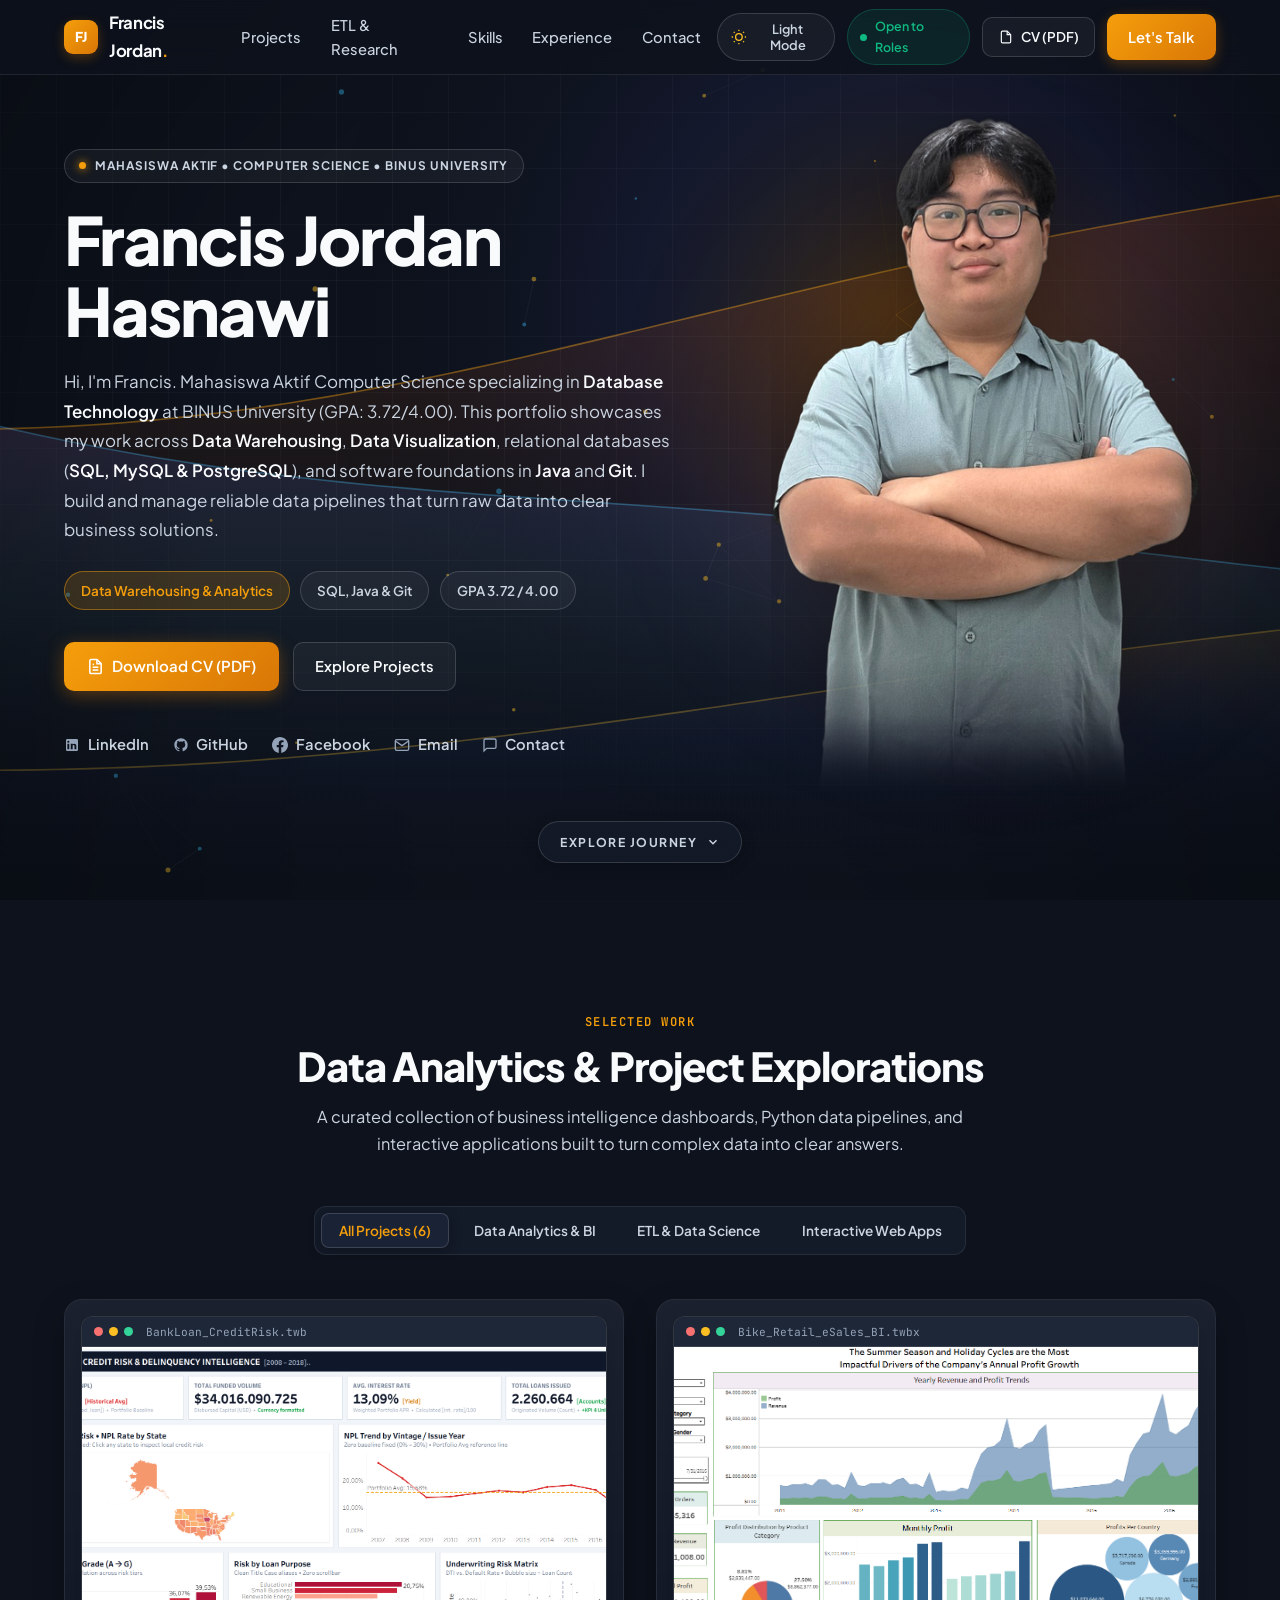
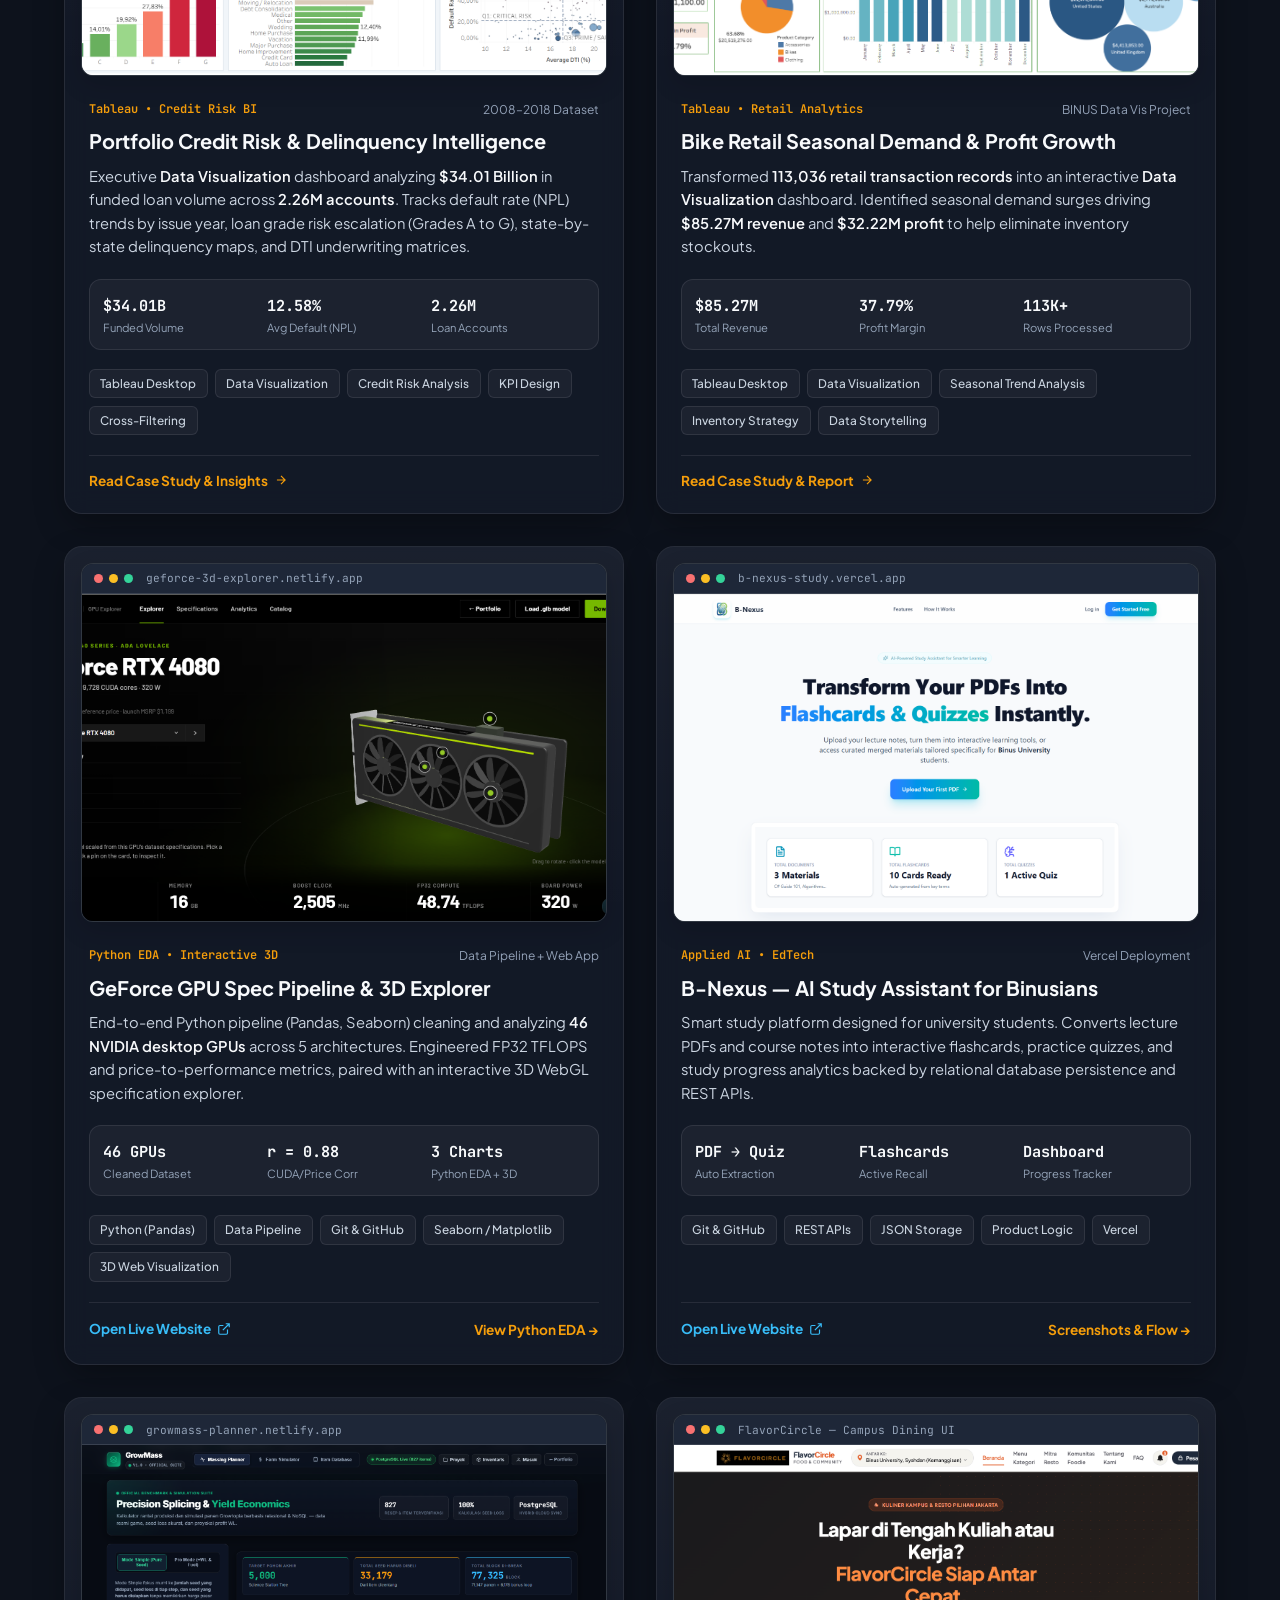
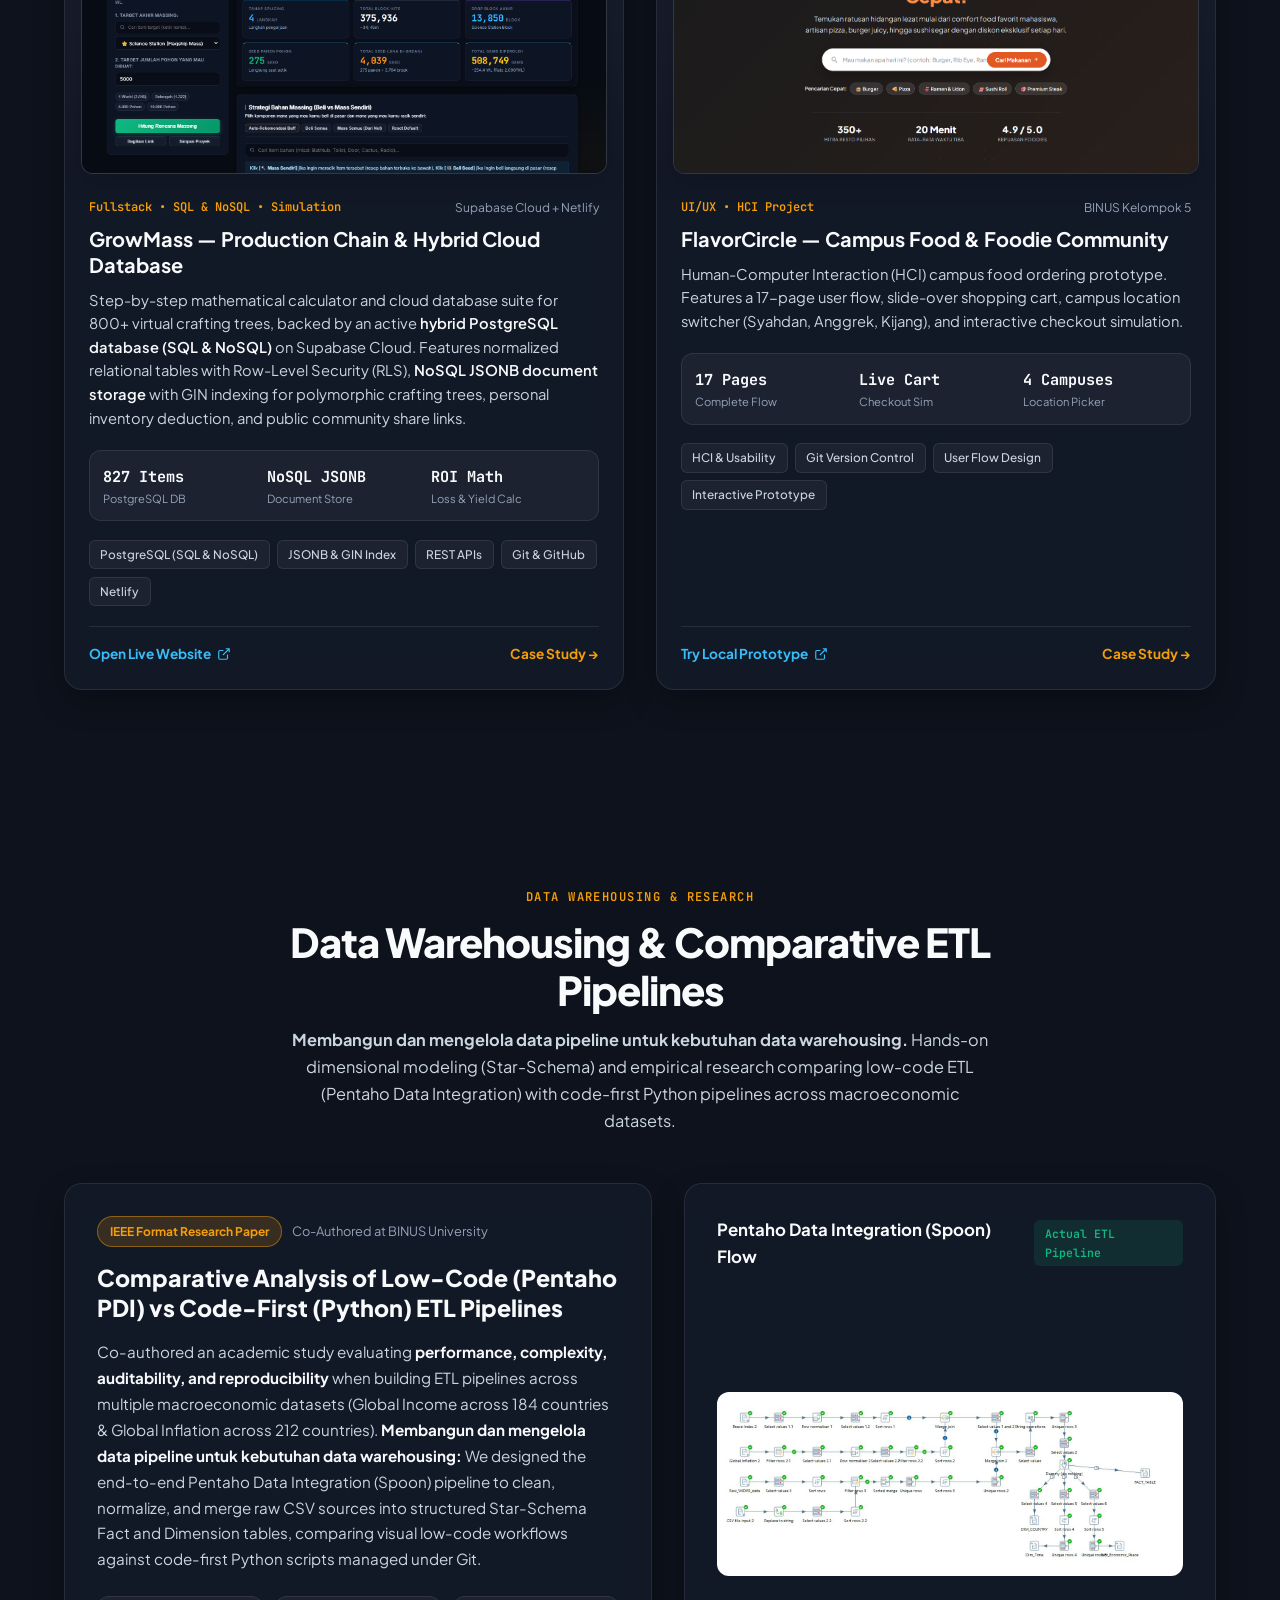
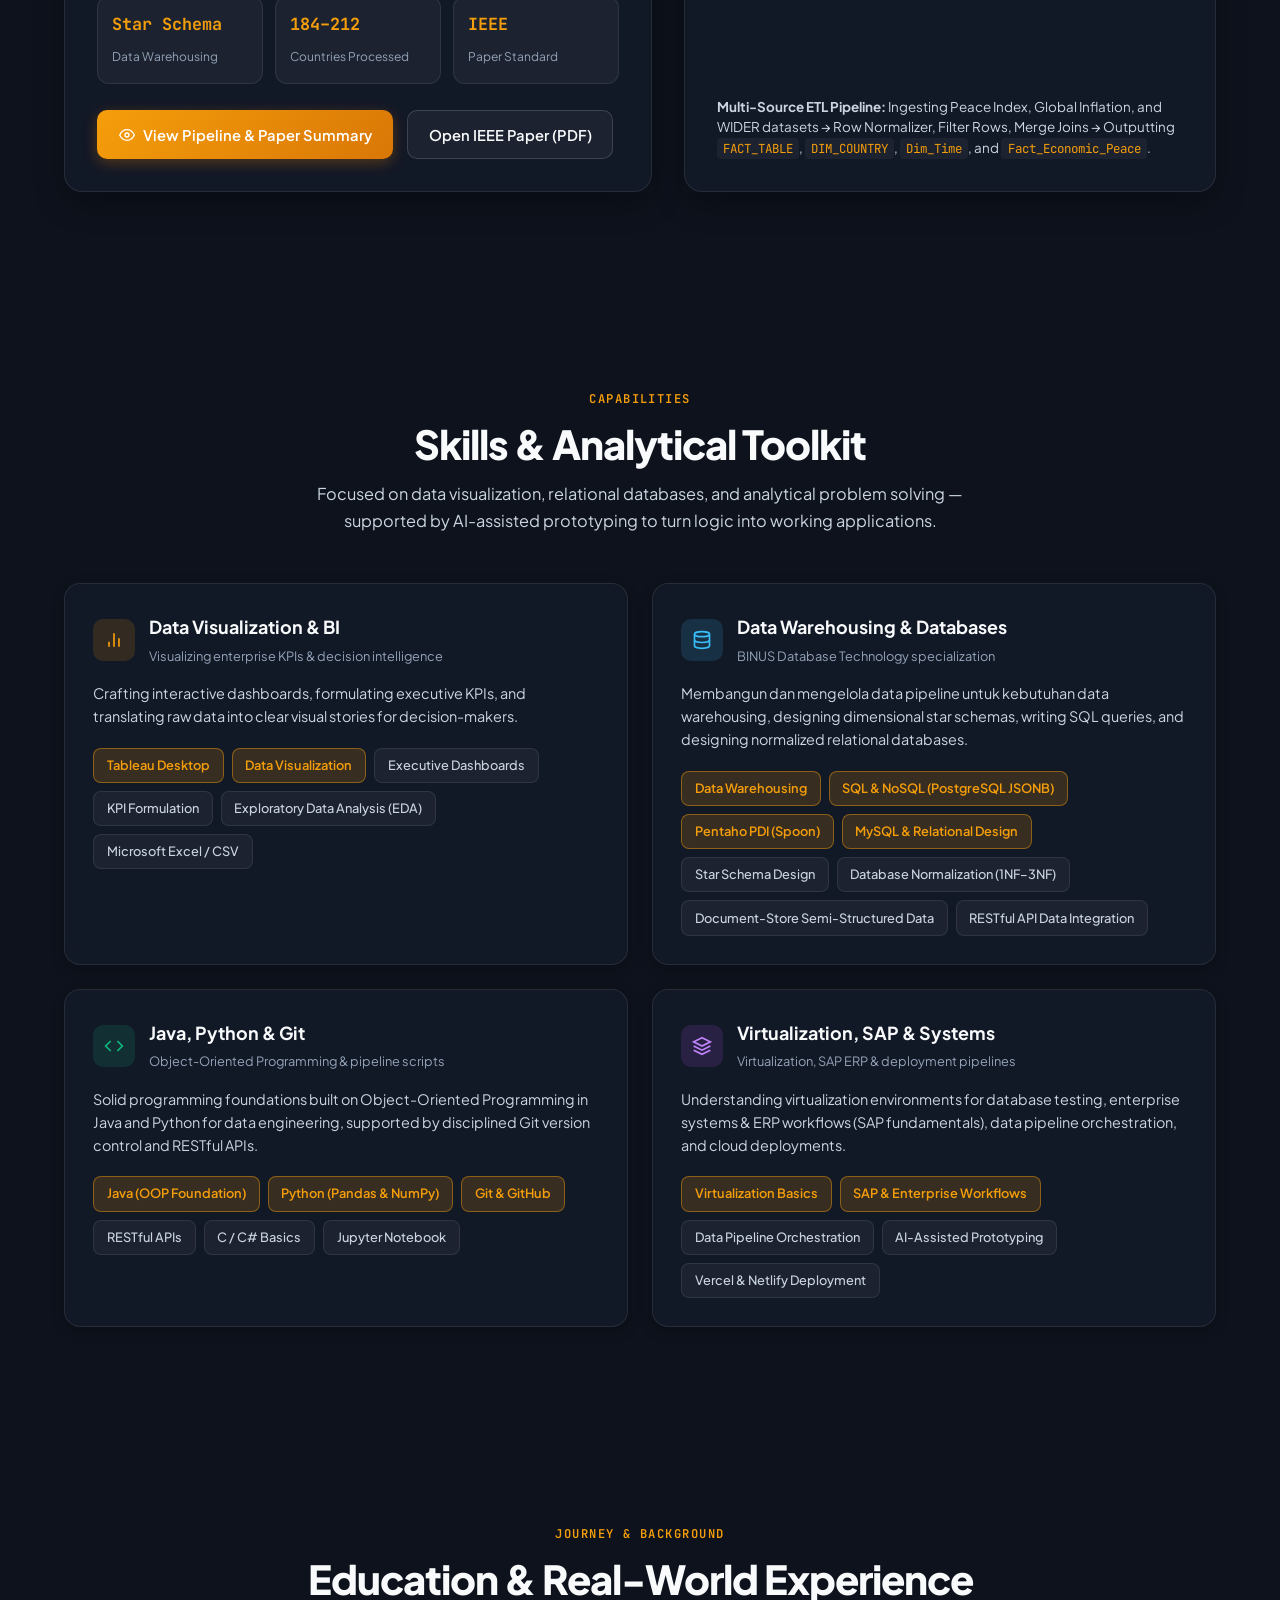
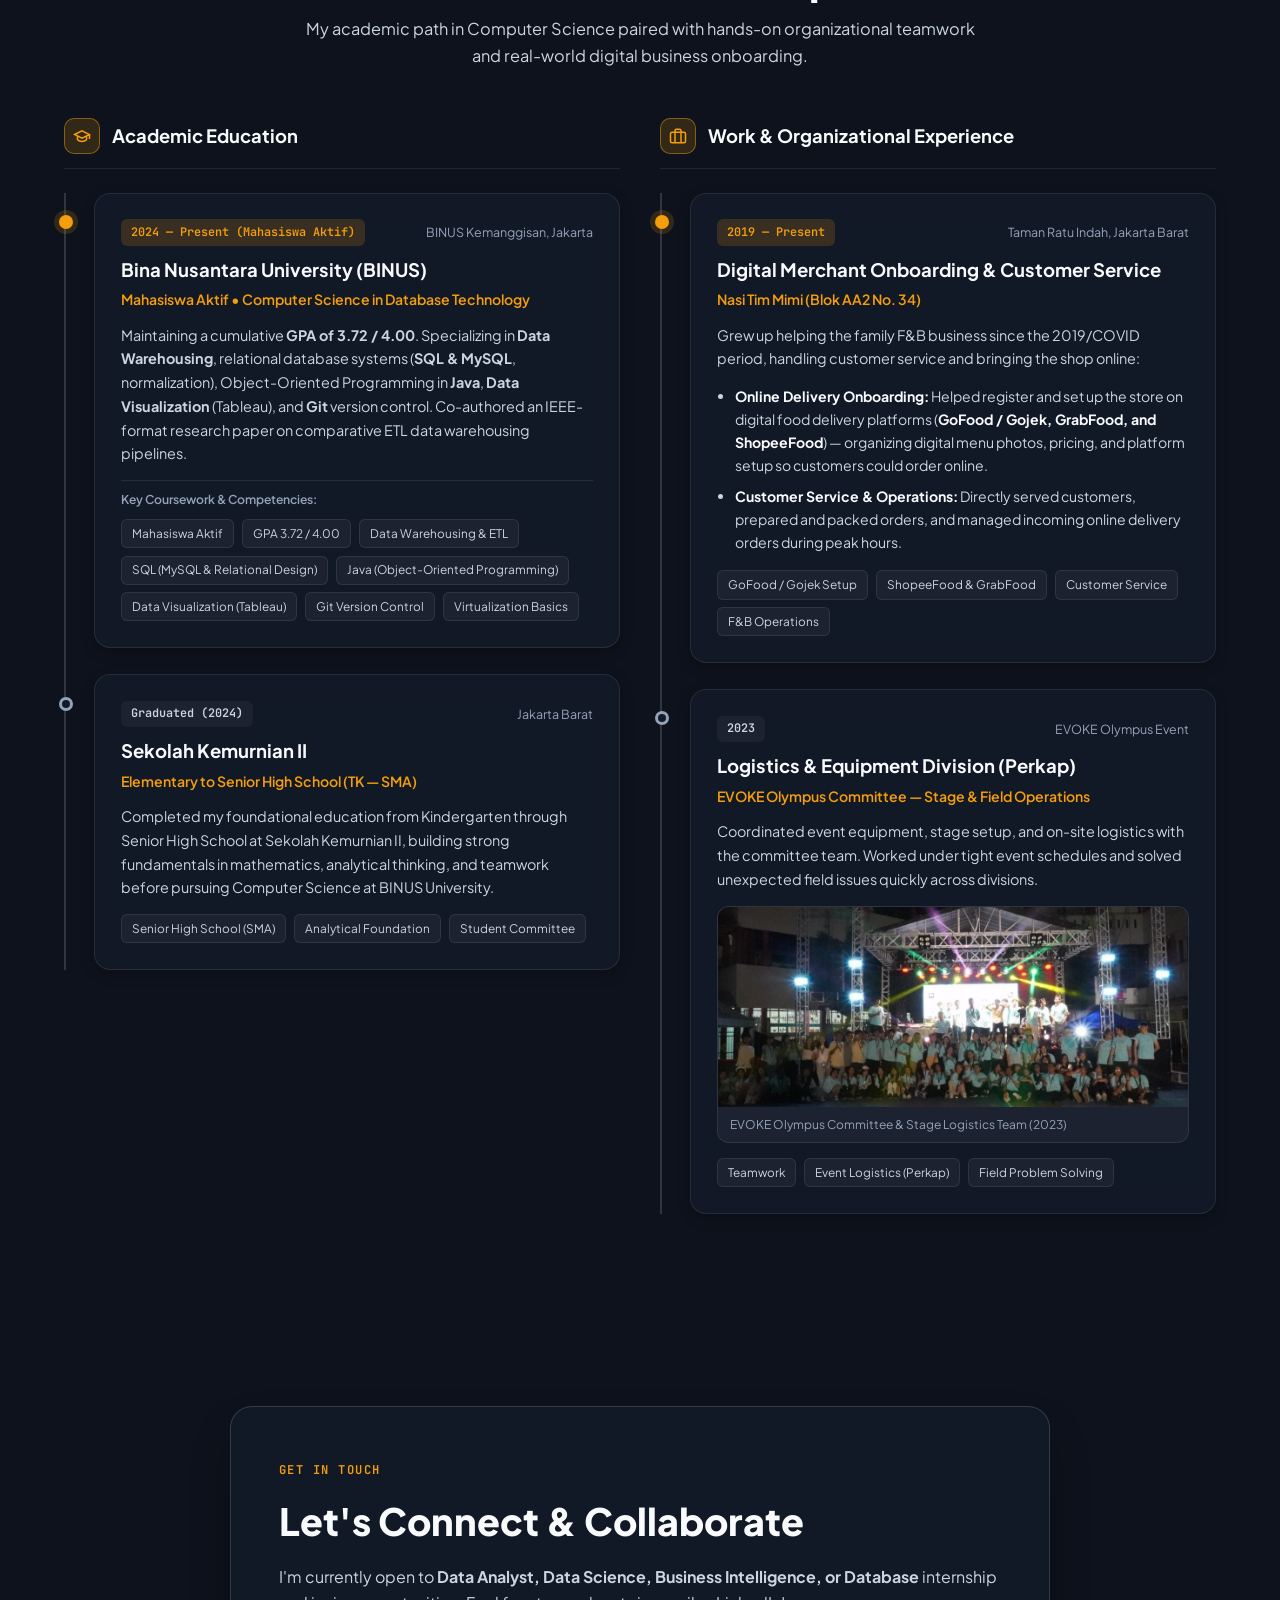
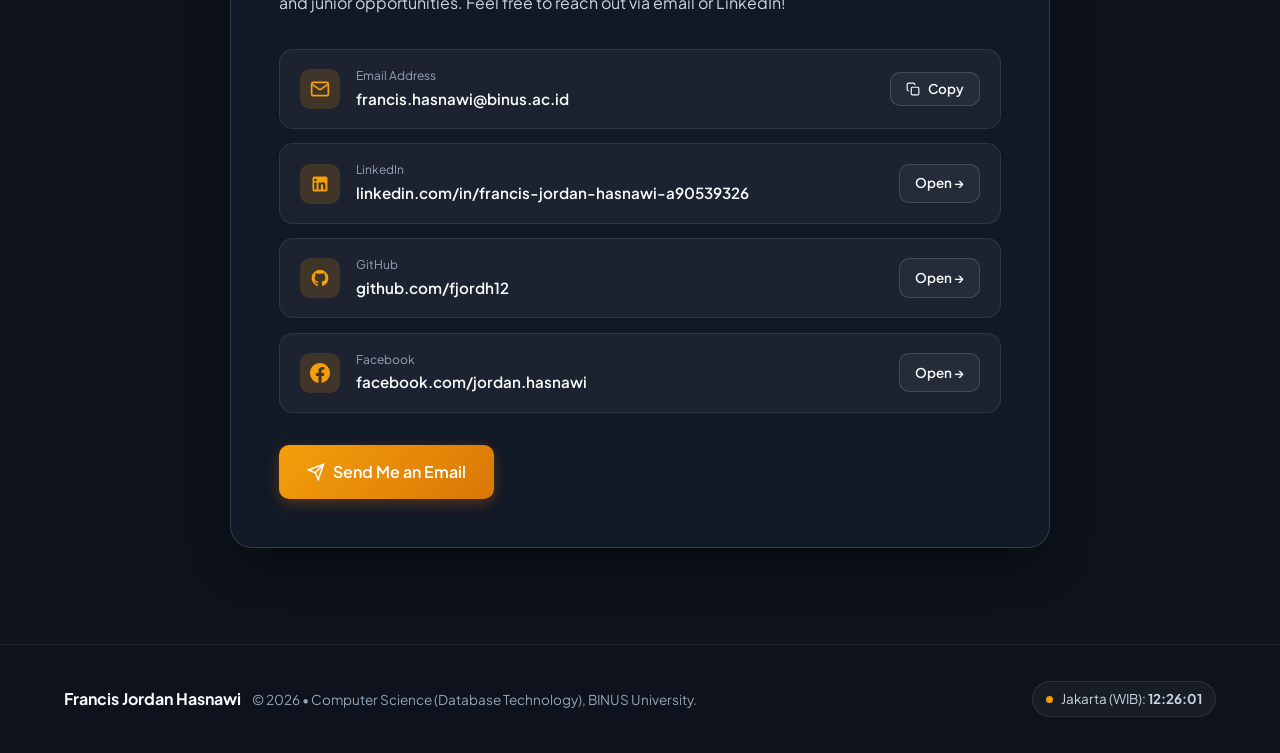
==== commit 2d9402ad: "Add files via upload" ====
--- a/index.html
+++ b/index.html
@@ -3,10 +3,10 @@
 <head>
   <meta charset="UTF-8">
   <meta name="viewport" content="width=device-width, initial-scale=1.0">
-  <title>Francis Jordan Hasnawi — Data Analyst &amp; Database Technologist</title>
+  <title>Francis Jordan Hasnawi — Data Warehousing, Data Visualization &amp; Database Technology</title>
   
-  <meta name="description" content="Portfolio of Francis Jordan Hasnawi. Computer Science (Database Technology) undergraduate at BINUS University specializing in Data Analytics, Business Intelligence, ETL Pipelines, and Practical Digital Products.">
-  <meta name="keywords" content="Francis Jordan Hasnawi, Data Analyst, Data Scientist, Database Technology, Tableau, Python, SQL, Pentaho, Binus University">
+  <meta name="description" content="Portfolio of Francis Jordan Hasnawi. Mahasiswa Aktif Computer Science (Database Technology) at BINUS University specializing in Data Warehousing, Data Visualization, Relational Databases (SQL, MySQL &amp; PostgreSQL), Java, and Git-driven data pipelines.">
+  <meta name="keywords" content="Francis Jordan Hasnawi, Mahasiswa Aktif, Data Warehousing, Data Visualization, SQL, MySQL, PostgreSQL, Java, Git, Supabase, Virtualization Basics, Tableau, Pentaho PDI, BINUS University">
   <meta name="author" content="Francis Jordan Hasnawi">
   
   <!-- Favicon -->
@@ -98,7 +98,7 @@
         <div class="hero-content">
           <div class="hero-pill-badge">
             <span class="pill-dot"></span>
-            <span>COMPUTER SCIENCE STUDENT &bull; BINUS UNIVERSITY</span>
+            <span>MAHASISWA AKTIF &bull; COMPUTER SCIENCE &bull; BINUS UNIVERSITY</span>
           </div>
 
           <h1 class="hero-name">
@@ -106,12 +106,13 @@
           </h1>
 
           <p class="hero-bio">
-            Hi, I'm Francis. A Computer Science undergraduate specializing in <strong>Database Technology</strong> at BINUS University (GPA: 3.72/4.00). This portfolio showcases my journey through data analytics, database engineering, and practical project explorations. I enjoy exploring datasets, uncovering clear insights, and turning what I learn into useful solutions that solve real-world problems.
+            Hi, I'm Francis. Mahasiswa Aktif Computer Science specializing in <strong>Database Technology</strong> at BINUS University (GPA: 3.72/4.00). This portfolio showcases my work across <strong>Data Warehousing</strong>, <strong>Data Visualization</strong>, relational databases (<strong>SQL, MySQL &amp; PostgreSQL</strong>), and software foundations in <strong>Java</strong> and <strong>Git</strong>. I build and manage reliable data pipelines that turn raw data into clear business solutions.
           </p>
 
           <!-- Role Badges -->
           <div class="hero-roles-row">
-            <span class="hero-role-badge primary-role">Data Analyst &amp; Database Tech</span>
+            <span class="hero-role-badge primary-role">Data Warehousing &amp; Analytics</span>
+            <span class="hero-role-badge secondary-role">SQL, Java &amp; Git</span>
             <span class="hero-role-badge secondary-role">GPA 3.72 / 4.00</span>
           </div>
 
@@ -229,7 +230,7 @@
               </div>
               <h3 class="card-title">Portfolio Credit Risk &amp; Delinquency Intelligence</h3>
               <p class="card-summary">
-                Executive risk dashboard analyzing <strong>$34.01 Billion</strong> in funded loan volume across <strong>2.26M accounts</strong>. Tracks default rate (NPL) trends by issue year, loan grade risk escalation (Grades A to G), state-by-state delinquency maps, and DTI underwriting matrices.
+                Executive <strong>Data Visualization</strong> dashboard analyzing <strong>$34.01 Billion</strong> in funded loan volume across <strong>2.26M accounts</strong>. Tracks default rate (NPL) trends by issue year, loan grade risk escalation (Grades A to G), state-by-state delinquency maps, and DTI underwriting matrices.
               </p>
               
               <div class="card-metrics-row">
@@ -249,6 +250,7 @@
 
               <div class="tech-stack-strip">
                 <span class="tech-chip">Tableau Desktop</span>
+                <span class="tech-chip">Data Visualization</span>
                 <span class="tech-chip">Credit Risk Analysis</span>
                 <span class="tech-chip">KPI Design</span>
                 <span class="tech-chip">Cross-Filtering</span>
@@ -291,7 +293,7 @@
               </div>
               <h3 class="card-title">Bike Retail Seasonal Demand &amp; Profit Growth</h3>
               <p class="card-summary">
-                Transformed <strong>113,036 transaction records</strong> into an interactive retail intelligence dashboard. Identified summer and December holiday peaks driving <strong>$85.27M revenue</strong> and <strong>$32.22M profit</strong> to help prevent stockouts and overstocking.
+                Transformed <strong>113,036 retail transaction records</strong> into an interactive <strong>Data Visualization</strong> dashboard. Identified seasonal demand surges driving <strong>$85.27M revenue</strong> and <strong>$32.22M profit</strong> to help eliminate inventory stockouts.
               </p>
 
               <div class="card-metrics-row">
@@ -310,7 +312,8 @@
               </div>
 
               <div class="tech-stack-strip">
-                <span class="tech-chip">Tableau</span>
+                <span class="tech-chip">Tableau Desktop</span>
+                <span class="tech-chip">Data Visualization</span>
                 <span class="tech-chip">Seasonal Trend Analysis</span>
                 <span class="tech-chip">Inventory Strategy</span>
                 <span class="tech-chip">Data Storytelling</span>
@@ -376,8 +379,9 @@
 
               <div class="tech-stack-strip">
                 <span class="tech-chip">Python (Pandas)</span>
+                <span class="tech-chip">Data Pipeline</span>
+                <span class="tech-chip">Git &amp; GitHub</span>
                 <span class="tech-chip">Seaborn / Matplotlib</span>
-                <span class="tech-chip">Jupyter Notebook</span>
                 <span class="tech-chip">3D Web Visualization</span>
               </div>
 
@@ -422,7 +426,7 @@
               </div>
               <h3 class="card-title">B-Nexus — AI Study Assistant for Binusians</h3>
               <p class="card-summary">
-                Smart study platform designed for university students. Converts lecture PDFs and course notes into interactive flashcards, practice quizzes, and study progress analytics tailored to BINUS coursework.
+                Smart study platform designed for university students. Converts lecture PDFs and course notes into interactive flashcards, practice quizzes, and study progress analytics backed by relational database persistence and REST APIs.
               </p>
 
               <div class="card-metrics-row">
@@ -441,9 +445,10 @@
               </div>
 
               <div class="tech-stack-strip">
+                <span class="tech-chip">Git &amp; GitHub</span>
+                <span class="tech-chip">REST APIs</span>
+                <span class="tech-chip">JSON Storage</span>
                 <span class="tech-chip">Product Logic</span>
-                <span class="tech-chip">AI Document Parsing</span>
-                <span class="tech-chip">Web Application</span>
                 <span class="tech-chip">Vercel</span>
               </div>
 
@@ -483,22 +488,22 @@
             </div>
             <div class="card-body">
               <div class="card-meta">
-                <span class="card-category">Simulation &bull; Economic Math</span>
-                <span class="card-period">Netlify Deployment</span>
-              </div>
-              <h3 class="card-title">GrowMass — Production Chain &amp; Yield Simulator</h3>
+                <span class="card-category">Fullstack &bull; SQL &amp; NoSQL &bull; Simulation</span>
+                <span class="card-period">Supabase Cloud + Netlify</span>
+              </div>
+              <h3 class="card-title">GrowMass — Production Chain &amp; Hybrid Cloud Database</h3>
               <p class="card-summary">
-                Step-by-step mathematical calculator and resource planner for complex virtual crafting chains. Computes seed loss probabilities, marginal fuel profit, and optimal buy-vs-craft decisions across 800+ item recipes.
+                Step-by-step mathematical calculator and cloud database suite for 800+ virtual crafting trees, backed by an active <strong>hybrid PostgreSQL database (SQL &amp; NoSQL)</strong> on Supabase Cloud. Features normalized relational tables with Row-Level Security (RLS), <strong>NoSQL JSONB document storage</strong> with GIN indexing for polymorphic crafting trees, personal inventory deduction, and public community share links.
               </p>
 
               <div class="card-metrics-row">
                 <div class="mini-kpi">
-                  <span class="kpi-num">800+</span>
-                  <span class="kpi-text">Item Database</span>
-                </div>
-                <div class="mini-kpi">
-                  <span class="kpi-num">3 Modes</span>
-                  <span class="kpi-text">Planner &amp; Sim</span>
+                  <span class="kpi-num">827 Items</span>
+                  <span class="kpi-text">PostgreSQL DB</span>
+                </div>
+                <div class="mini-kpi">
+                  <span class="kpi-num">NoSQL JSONB</span>
+                  <span class="kpi-text">Document Store</span>
                 </div>
                 <div class="mini-kpi">
                   <span class="kpi-num">ROI Math</span>
@@ -507,9 +512,10 @@
               </div>
 
               <div class="tech-stack-strip">
-                <span class="tech-chip">Algorithmic Logic</span>
-                <span class="tech-chip">Probability Modeling</span>
-                <span class="tech-chip">JSON Recipe Tree</span>
+                <span class="tech-chip">PostgreSQL (SQL &amp; NoSQL)</span>
+                <span class="tech-chip">JSONB &amp; GIN Index</span>
+                <span class="tech-chip">REST APIs</span>
+                <span class="tech-chip">Git &amp; GitHub</span>
                 <span class="tech-chip">Netlify</span>
               </div>
 
@@ -574,6 +580,7 @@
 
               <div class="tech-stack-strip">
                 <span class="tech-chip">HCI &amp; Usability</span>
+                <span class="tech-chip">Git Version Control</span>
                 <span class="tech-chip">User Flow Design</span>
                 <span class="tech-chip">Interactive Prototype</span>
               </div>
@@ -599,10 +606,10 @@
       <div class="container">
         
         <div class="section-header">
-          <div class="section-kicker">DATA ENGINEERING &amp; RESEARCH</div>
-          <h2 class="section-title">ETL Pipelines &amp; Academic Research</h2>
+          <div class="section-kicker">DATA WAREHOUSING &amp; RESEARCH</div>
+          <h2 class="section-title">Data Warehousing &amp; Comparative ETL Pipelines</h2>
           <p class="section-desc">
-            Hands-on data warehousing and empirical research comparing low-code ETL (Pentaho Data Integration) with code-first pipelines across global macroeconomic datasets.
+            <strong>Membangun dan mengelola data pipeline untuk kebutuhan data warehousing.</strong> Hands-on dimensional modeling (Star-Schema) and empirical research comparing low-code ETL (Pentaho Data Integration) with code-first Python pipelines across macroeconomic datasets.
           </p>
         </div>
 
@@ -620,17 +627,17 @@
             </h3>
 
             <p class="research-abstract">
-              Co-authored an academic study evaluating <strong>performance, complexity, auditability, and reproducibility</strong> when building ETL pipelines across multiple macroeconomic datasets (Global Income across 184 countries &amp; Global Inflation across 212 countries). We designed the end-to-end Pentaho Data Integration (Spoon) pipeline to clean, normalize, and merge raw CSV sources into structured Star-Schema Fact and Dimension tables.
+              Co-authored an academic study evaluating <strong>performance, complexity, auditability, and reproducibility</strong> when building ETL pipelines across multiple macroeconomic datasets (Global Income across 184 countries &amp; Global Inflation across 212 countries). <strong>Membangun dan mengelola data pipeline untuk kebutuhan data warehousing:</strong> We designed the end-to-end Pentaho Data Integration (Spoon) pipeline to clean, normalize, and merge raw CSV sources into structured Star-Schema Fact and Dimension tables, comparing visual low-code workflows against code-first Python scripts managed under Git.
             </p>
 
             <div class="research-kpis">
+              <div class="kpi-box">
+                <span class="kpi-box-num">Star Schema</span>
+                <span class="kpi-box-label">Data Warehousing</span>
+              </div>
               <div class="kpi-box">
                 <span class="kpi-box-num">184–212</span>
                 <span class="kpi-box-label">Countries Processed</span>
-              </div>
-              <div class="kpi-box">
-                <span class="kpi-box-num">Star Schema</span>
-                <span class="kpi-box-label">Fact &amp; Dim Tables</span>
               </div>
               <div class="kpi-box">
                 <span class="kpi-box-num">IEEE</span>
@@ -684,99 +691,100 @@
 
         <div class="skills-grid">
           
-          <!-- Category 1: Data Analytics & BI -->
+          <!-- Category 1: Data Visualization & BI -->
           <div class="skill-category-card">
             <div class="skill-cat-header">
               <div class="cat-icon-wrap analytics">
                 <svg width="20" height="20" viewBox="0 0 24 24" fill="none" stroke="currentColor" stroke-width="2"><path d="M18 20V10M12 20V4M6 20v-6"/></svg>
               </div>
               <div>
-                <h3 class="cat-title">Data Analytics &amp; BI</h3>
-                <span class="cat-subtitle">Visualizing patterns &amp; business KPIs</span>
+                <h3 class="cat-title">Data Visualization &amp; BI</h3>
+                <span class="cat-subtitle">Visualizing enterprise KPIs &amp; decision intelligence</span>
               </div>
             </div>
             <p class="skill-cat-desc">
-              Building interactive dashboards, tracking credit risk &amp; retail sales metrics, and translating raw tables into clear visual stories for decision-makers.
+              Crafting interactive dashboards, formulating executive KPIs, and translating raw data into clear visual stories for decision-makers.
             </p>
             <div class="skill-pills-wrap">
               <span class="skill-pill highlight">Tableau Desktop</span>
               <span class="skill-pill highlight">Data Visualization</span>
-              <span class="skill-pill">Dashboard Design</span>
+              <span class="skill-pill">Executive Dashboards</span>
               <span class="skill-pill">KPI Formulation</span>
               <span class="skill-pill">Exploratory Data Analysis (EDA)</span>
               <span class="skill-pill">Microsoft Excel / CSV</span>
             </div>
           </div>
 
-          <!-- Category 2: Databases & ETL Engineering -->
+          <!-- Category 2: Data Warehousing & SQL Databases -->
           <div class="skill-category-card">
             <div class="skill-cat-header">
               <div class="cat-icon-wrap database">
                 <svg width="20" height="20" viewBox="0 0 24 24" fill="none" stroke="currentColor" stroke-width="2"><ellipse cx="12" cy="5" rx="9" ry="3"/><path d="M21 12c0 1.66-4 3-9 3s-9-1.34-9-3"/><path d="M3 5v14c0 1.66 4 3 9 3s9-1.34 9-3V5"/></svg>
               </div>
               <div>
-                <h3 class="cat-title">Databases &amp; ETL</h3>
+                <h3 class="cat-title">Data Warehousing &amp; Databases</h3>
                 <span class="cat-subtitle">BINUS Database Technology specialization</span>
               </div>
             </div>
             <p class="skill-cat-desc">
-              Designing relational schemas, writing SQL queries, and constructing low-code ETL pipelines to clean, normalize, and integrate multi-source datasets.
+              Membangun dan mengelola data pipeline untuk kebutuhan data warehousing, designing dimensional star schemas, writing SQL queries, and designing normalized relational databases.
             </p>
             <div class="skill-pills-wrap">
-              <span class="skill-pill highlight">SQL (MySQL / PostgreSQL)</span>
+              <span class="skill-pill highlight">Data Warehousing</span>
+              <span class="skill-pill highlight">SQL &amp; NoSQL (PostgreSQL JSONB)</span>
               <span class="skill-pill highlight">Pentaho PDI (Spoon)</span>
-              <span class="skill-pill">ETL Pipelines</span>
-              <span class="skill-pill">Database Normalization</span>
+              <span class="skill-pill highlight">MySQL &amp; Relational Design</span>
               <span class="skill-pill">Star Schema Design</span>
-              <span class="skill-pill">Data Cleaning</span>
-            </div>
-          </div>
-
-          <!-- Category 3: Python & CS Foundations -->
+              <span class="skill-pill">Database Normalization (1NF–3NF)</span>
+              <span class="skill-pill">Document-Store Semi-Structured Data</span>
+              <span class="skill-pill">RESTful API Data Integration</span>
+            </div>
+          </div>
+
+          <!-- Category 3: Java, Python & Git -->
           <div class="skill-category-card">
             <div class="skill-cat-header">
               <div class="cat-icon-wrap code">
                 <svg width="20" height="20" viewBox="0 0 24 24" fill="none" stroke="currentColor" stroke-width="2"><polyline points="16 18 22 12 16 6"/><polyline points="8 6 2 12 8 18"/></svg>
               </div>
               <div>
-                <h3 class="cat-title">Python &amp; CS Fundamentals</h3>
-                <span class="cat-subtitle">Data wrangling &amp; algorithmic logic</span>
+                <h3 class="cat-title">Java, Python &amp; Git</h3>
+                <span class="cat-subtitle">Object-Oriented Programming &amp; pipeline scripts</span>
               </div>
             </div>
             <p class="skill-cat-desc">
-              Using Python notebooks for data cleaning, feature calculations, and statistical plots, backed by core computer science fundamentals from university coursework.
+              Solid programming foundations built on Object-Oriented Programming in Java and Python for data engineering, supported by disciplined Git version control and RESTful APIs.
             </p>
             <div class="skill-pills-wrap">
-              <span class="skill-pill highlight">Python</span>
-              <span class="skill-pill highlight">Pandas &amp; NumPy</span>
-              <span class="skill-pill">Matplotlib &amp; Seaborn</span>
+              <span class="skill-pill highlight">Java (OOP Foundation)</span>
+              <span class="skill-pill highlight">Python (Pandas &amp; NumPy)</span>
+              <span class="skill-pill highlight">Git &amp; GitHub</span>
+              <span class="skill-pill">RESTful APIs</span>
+              <span class="skill-pill">C / C# Basics</span>
               <span class="skill-pill">Jupyter Notebook</span>
-              <span class="skill-pill">C / C# Basics</span>
-              <span class="skill-pill">Git &amp; GitHub</span>
-            </div>
-          </div>
-
-          <!-- Category 4: System Logic & AI-Assisted Prototyping -->
+            </div>
+          </div>
+
+          <!-- Category 4: Systems, Virtualization & Enterprise -->
           <div class="skill-category-card">
             <div class="skill-cat-header">
               <div class="cat-icon-wrap frontend">
                 <svg width="20" height="20" viewBox="0 0 24 24" fill="none" stroke="currentColor" stroke-width="2"><path d="M12 2L2 7l10 5 10-5-10-5z"/><path d="M2 17l10 5 10-5"/><path d="M2 12l10 5 10-5"/></svg>
               </div>
               <div>
-                <h3 class="cat-title">Logic &amp; AI-Assisted Building</h3>
-                <span class="cat-subtitle">Turning data &amp; ideas into web apps</span>
+                <h3 class="cat-title">Virtualization, SAP &amp; Systems</h3>
+                <span class="cat-subtitle">Virtualization, SAP ERP &amp; deployment pipelines</span>
               </div>
             </div>
             <p class="skill-cat-desc">
-              I design the core product logic, mathematical formulas, and user flows, then leverage AI coding tools to rapidly build and deploy functional web applications.
+              Understanding virtualization environments for database testing, enterprise systems &amp; ERP workflows (SAP fundamentals), data pipeline orchestration, and cloud deployments.
             </p>
             <div class="skill-pills-wrap">
-              <span class="skill-pill highlight">Problem &amp; Formula Logic</span>
-              <span class="skill-pill highlight">AI-Assisted Development</span>
-              <span class="skill-pill">Prompt Engineering</span>
-              <span class="skill-pill">Rapid Prototyping</span>
-              <span class="skill-pill">HTML / CSS / JS Basics</span>
-              <span class="skill-pill">Vercel &amp; Netlify</span>
+              <span class="skill-pill highlight">Virtualization Basics</span>
+              <span class="skill-pill highlight">SAP &amp; Enterprise Workflows</span>
+              <span class="skill-pill">Data Pipeline Orchestration</span>
+              <span class="skill-pill">AI-Assisted Prototyping</span>
+              <span class="skill-pill">Vercel &amp; Netlify Deployment</span>
             </div>
           </div>
 
@@ -818,23 +826,25 @@
                 </div>
                 <div class="timeline-card">
                   <div class="timeline-meta">
-                    <span class="timeline-badge primary">2024 — Present (B28)</span>
+                    <span class="timeline-badge primary">2024 — Present (Mahasiswa Aktif)</span>
                     <span class="timeline-loc">BINUS Kemanggisan, Jakarta</span>
                   </div>
                   <h4 class="timeline-title">Bina Nusantara University (BINUS)</h4>
-                  <div class="timeline-subtitle">Undergraduate in Computer Science — Database Technology</div>
+                  <div class="timeline-subtitle">Mahasiswa Aktif &bull; Computer Science in Database Technology</div>
                   <p class="timeline-desc">
-                    Maintaining a cumulative <strong>GPA of 3.72 / 4.00</strong>. Specializing in relational database systems, data warehousing, ETL pipelines (Pentaho), data visualization (Tableau), and human-computer interaction. Co-authored an IEEE-format comparative ETL research paper.
+                    Maintaining a cumulative <strong>GPA of 3.72 / 4.00</strong>. Specializing in <strong>Data Warehousing</strong>, relational database systems (<strong>SQL &amp; MySQL</strong>, normalization), Object-Oriented Programming in <strong>Java</strong>, <strong>Data Visualization</strong> (Tableau), and <strong>Git</strong> version control. Co-authored an IEEE-format research paper on comparative ETL data warehousing pipelines.
                   </p>
                   <div class="coursework-box">
-                    <span class="coursework-label">Key Coursework &amp; Focus:</span>
+                    <span class="coursework-label">Key Coursework &amp; Competencies:</span>
                     <div class="timeline-tags">
+                      <span>Mahasiswa Aktif</span>
                       <span>GPA 3.72 / 4.00</span>
-                      <span>Database Technology</span>
                       <span>Data Warehousing &amp; ETL</span>
-                      <span>Data Visualization</span>
-                      <span>Human-Computer Interaction</span>
-                      <span>Algorithms &amp; Python</span>
+                      <span>SQL (MySQL &amp; Relational Design)</span>
+                      <span>Java (Object-Oriented Programming)</span>
+                      <span>Data Visualization (Tableau)</span>
+                      <span>Git Version Control</span>
+                      <span>Virtualization Basics</span>
                     </div>
                   </div>
                 </div>
